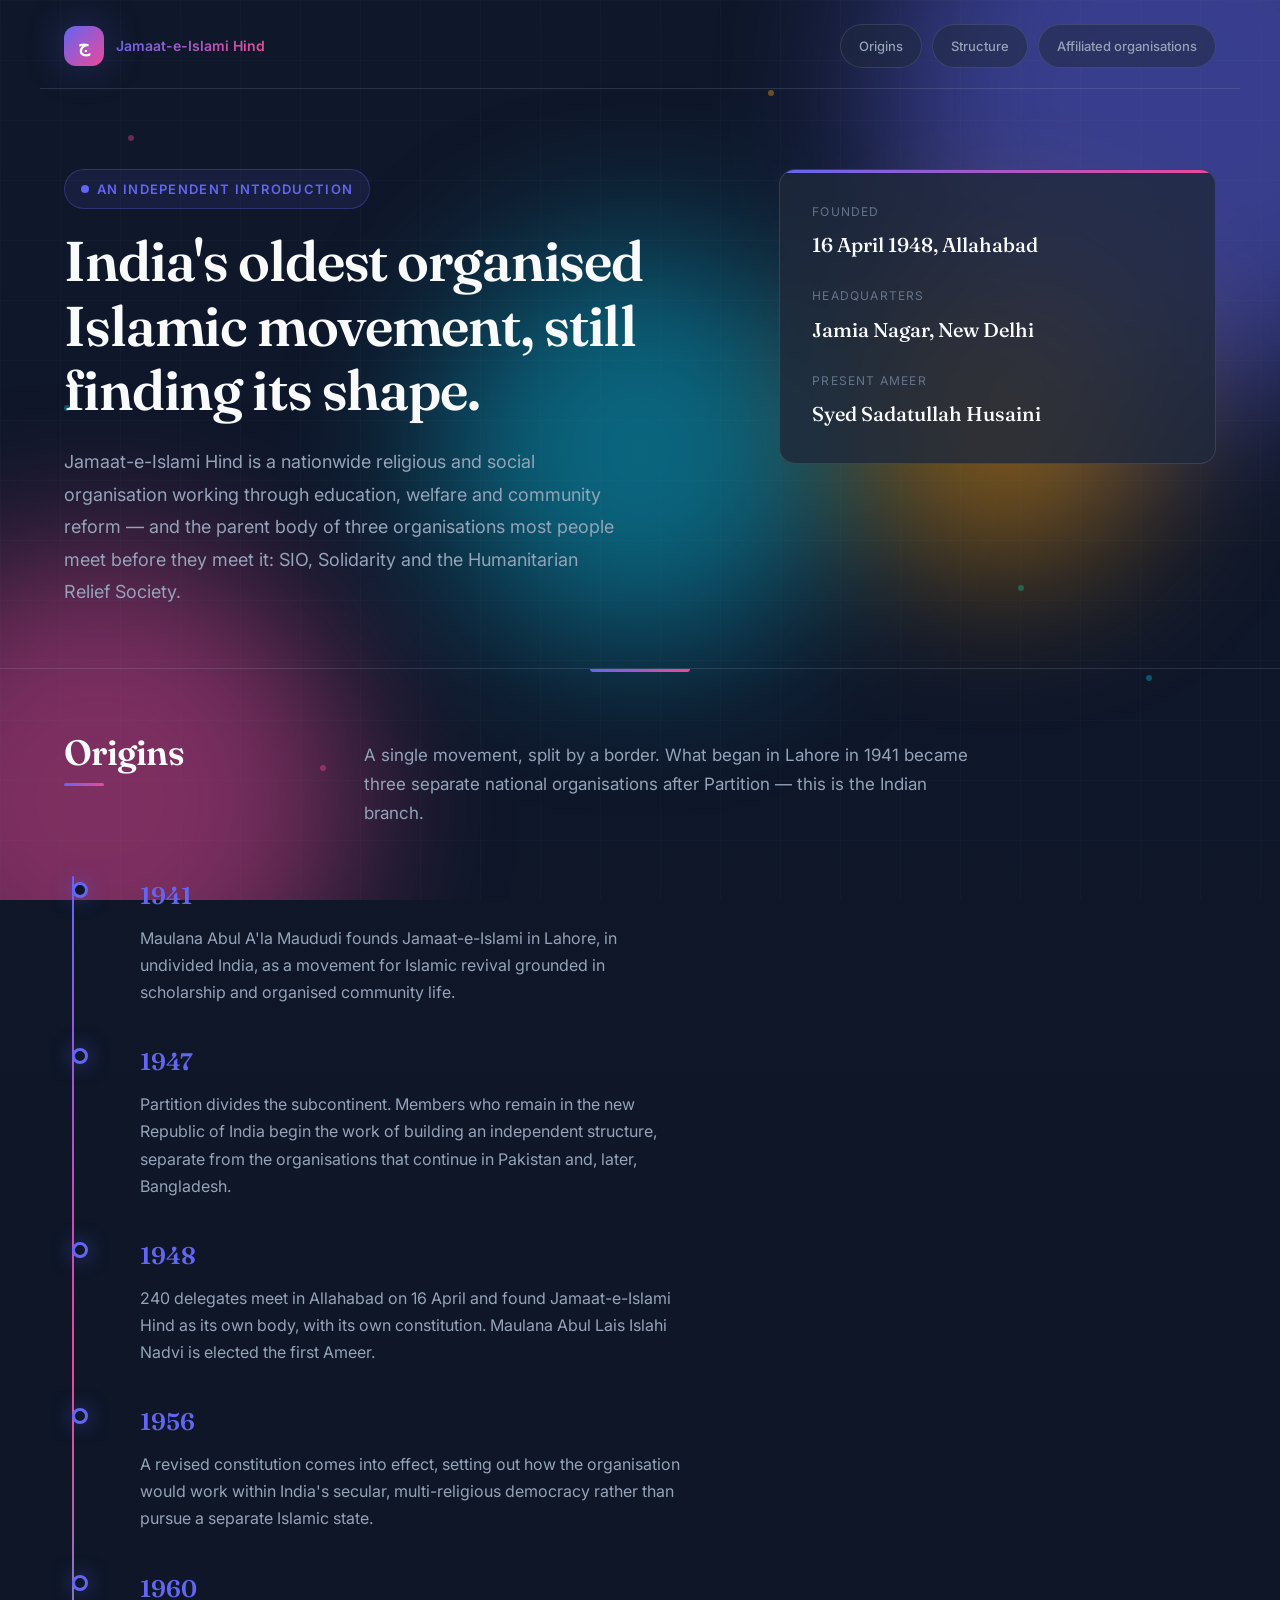
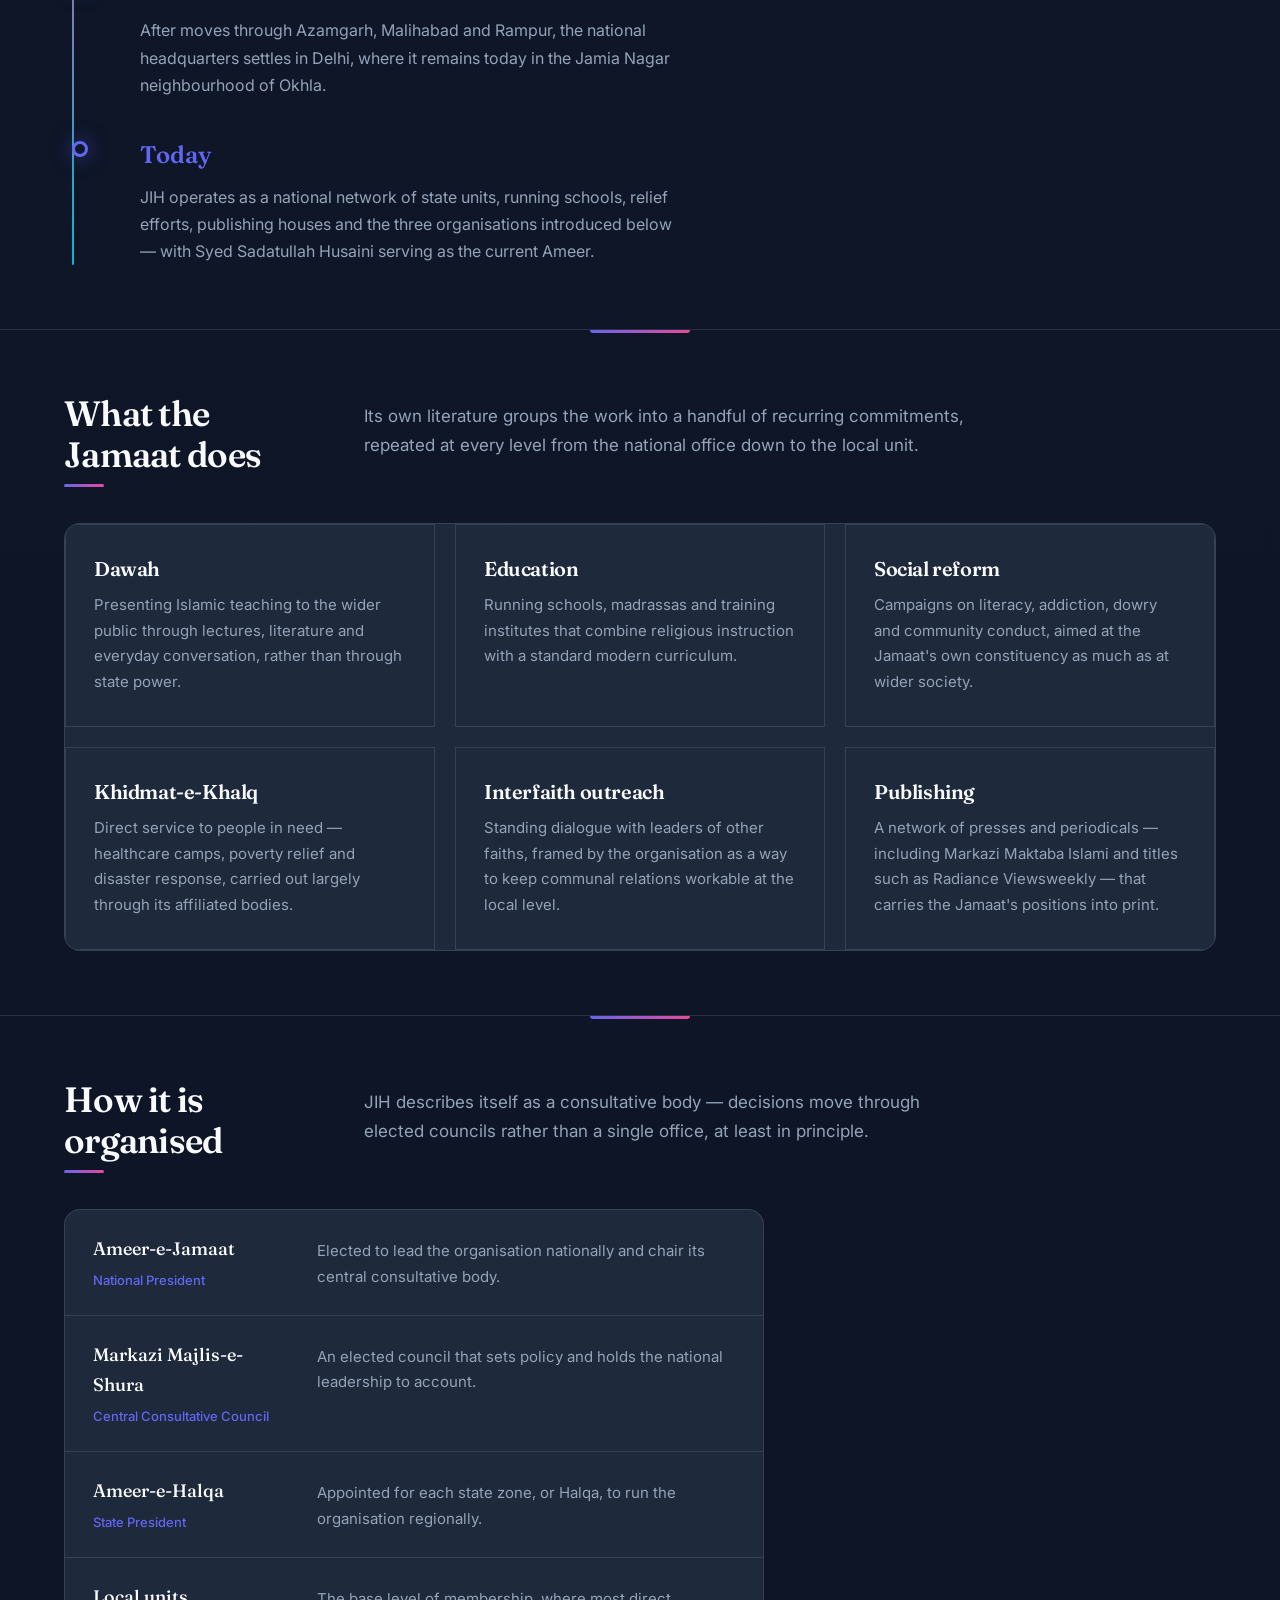
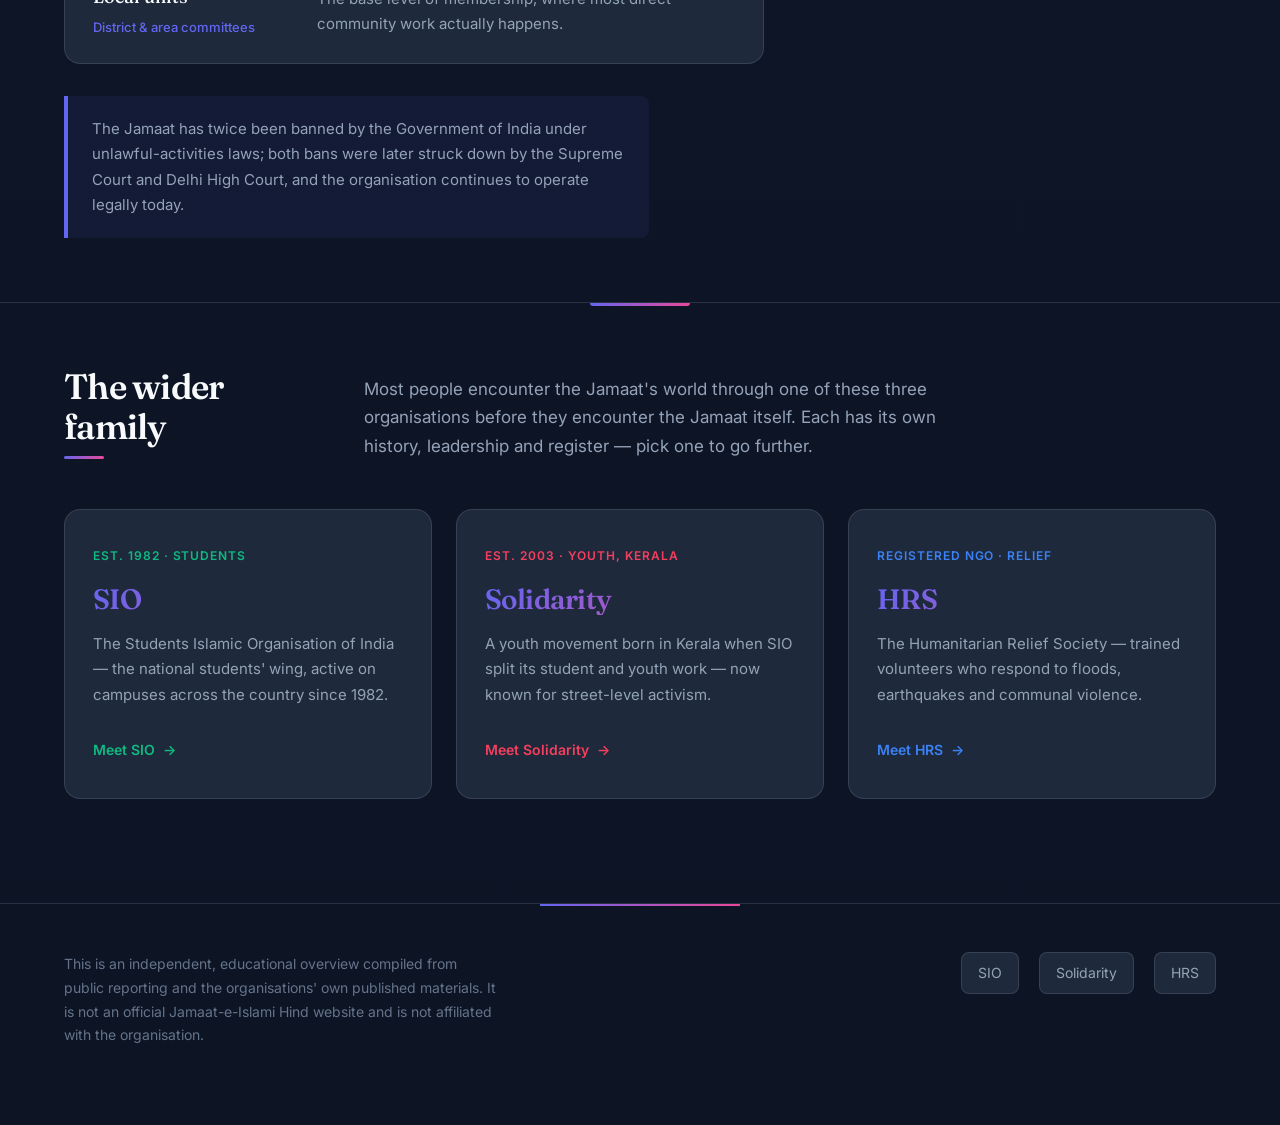
==== index.html @ fd72e733 "Initial commit: Redesigned mobile-responsive site with modern dark theme and animated decorations" ====
<!DOCTYPE html>
<html lang="en">
<head>
<meta charset="UTF-8">
<meta name="viewport" content="width=device-width, initial-scale=1.0">
<title>Jamaat-e-Islami Hind — An Introduction</title>
<meta name="description" content="An independent introduction to Jamaat-e-Islami Hind and its affiliated organisations — SIO, Solidarity, and the Humanitarian Relief Society.">
<link rel="preconnect" href="https://fonts.googleapis.com">
<link rel="preconnect" href="https://fonts.gstatic.com" crossorigin>
<link href="https://fonts.googleapis.com/css2?family=Fraunces:opsz,wght@9..144,400;9..144,500;9..144,600;9..144,700&family=Inter:wght@400;500;600&display=swap" rel="stylesheet">
<link rel="stylesheet" href="styles.css">
</head>
<body>

<!-- Animated Background Decorations -->
<div class="bg-shapes">
  <div class="shape shape-1"></div>
  <div class="shape shape-2"></div>
  <div class="shape shape-3"></div>
  <div class="shape shape-4"></div>
</div>

<div class="grid-overlay"></div>

<div class="floating-lines">
  <div class="line line-1"></div>
  <div class="line line-2"></div>
  <div class="line line-3"></div>
  <div class="line line-4"></div>
  <div class="line line-5"></div>
</div>

<div class="floating-dots">
  <div class="dot"></div>
  <div class="dot"></div>
  <div class="dot"></div>
  <div class="dot"></div>
  <div class="dot"></div>
  <div class="dot"></div>
  <div class="dot"></div>
  <div class="dot"></div>
</div>

<div class="content-wrapper">

<header class="site-header">
  <div class="wide">
    <a class="crumb" href="index.html">
      <span class="mark">ج</span>
      <span><strong>Jamaat-e-Islami Hind</strong></span>
    </a>
    <nav class="org-switch">
      <a class="org-pill" href="#origins">Origins</a>
      <a class="org-pill" href="#structure">Structure</a>
      <a class="org-pill" href="#family">Affiliated organisations</a>
    </nav>
  </div>
</header>

<main>
  <section class="hero">
    <div class="wide">
      <div>
        <p class="hero-eyebrow">An independent introduction</p>
        <h1>India's oldest organised Islamic movement, still finding its shape.</h1>
        <p class="hero-dek">Jamaat-e-Islami Hind is a nationwide religious and social organisation working through education, welfare and community reform — and the parent body of three organisations most people meet before they meet it: SIO, Solidarity and the Humanitarian Relief Society.</p>
      </div>
      <dl class="hero-facts">
        <div class="fact">
          <dt>Founded</dt>
          <dd>16 April 1948, Allahabad</dd>
        </div>
        <div class="fact">
          <dt>Headquarters</dt>
          <dd>Jamia Nagar, New Delhi</dd>
        </div>
        <div class="fact">
          <dt>Present Ameer</dt>
          <dd>Syed Sadatullah Husaini</dd>
        </div>
      </dl>
    </div>
  </section>

  <section class="band" id="origins">
    <div class="wide">
      <div class="section-head">
        <h2>Origins</h2>
        <p class="lede">A single movement, split by a border. What began in Lahore in 1941 became three separate national organisations after Partition — this is the Indian branch.</p>
      </div>
      <ol class="timeline">
        <li>
          <span class="yr">1941</span>
          <p class="desc">Maulana Abul A'la Maududi founds Jamaat-e-Islami in Lahore, in undivided India, as a movement for Islamic revival grounded in scholarship and organised community life.</p>
        </li>
        <li>
          <span class="yr">1947</span>
          <p class="desc">Partition divides the subcontinent. Members who remain in the new Republic of India begin the work of building an independent structure, separate from the organisations that continue in Pakistan and, later, Bangladesh.</p>
        </li>
        <li>
          <span class="yr">1948</span>
          <p class="desc">240 delegates meet in Allahabad on 16 April and found Jamaat-e-Islami Hind as its own body, with its own constitution. Maulana Abul Lais Islahi Nadvi is elected the first Ameer.</p>
        </li>
        <li>
          <span class="yr">1956</span>
          <p class="desc">A revised constitution comes into effect, setting out how the organisation would work within India's secular, multi-religious democracy rather than pursue a separate Islamic state.</p>
        </li>
        <li>
          <span class="yr">1960</span>
          <p class="desc">After moves through Azamgarh, Malihabad and Rampur, the national headquarters settles in Delhi, where it remains today in the Jamia Nagar neighbourhood of Okhla.</p>
        </li>
        <li>
          <span class="yr">Today</span>
          <p class="desc">JIH operates as a national network of state units, running schools, relief efforts, publishing houses and the three organisations introduced below — with Syed Sadatullah Husaini serving as the current Ameer.</p>
        </li>
      </ol>
    </div>
  </section>

  <section class="band">
    <div class="wide">
      <div class="section-head">
        <h2>What the Jamaat does</h2>
        <p class="lede">Its own literature groups the work into a handful of recurring commitments, repeated at every level from the national office down to the local unit.</p>
      </div>
      <div class="grid">
        <div>
          <h3>Dawah</h3>
          <p>Presenting Islamic teaching to the wider public through lectures, literature and everyday conversation, rather than through state power.</p>
        </div>
        <div>
          <h3>Education</h3>
          <p>Running schools, madrassas and training institutes that combine religious instruction with a standard modern curriculum.</p>
        </div>
        <div>
          <h3>Social reform</h3>
          <p>Campaigns on literacy, addiction, dowry and community conduct, aimed at the Jamaat's own constituency as much as at wider society.</p>
        </div>
        <div>
          <h3>Khidmat-e-Khalq</h3>
          <p>Direct service to people in need — healthcare camps, poverty relief and disaster response, carried out largely through its affiliated bodies.</p>
        </div>
        <div>
          <h3>Interfaith outreach</h3>
          <p>Standing dialogue with leaders of other faiths, framed by the organisation as a way to keep communal relations workable at the local level.</p>
        </div>
        <div>
          <h3>Publishing</h3>
          <p>A network of presses and periodicals — including Markazi Maktaba Islami and titles such as Radiance Viewsweekly — that carries the Jamaat's positions into print.</p>
        </div>
      </div>
    </div>
  </section>

  <section class="band" id="structure">
    <div class="wide">
      <div class="section-head">
        <h2>How it is organised</h2>
        <p class="lede">JIH describes itself as a consultative body — decisions move through elected councils rather than a single office, at least in principle.</p>
      </div>
      <div class="structure">
        <div class="level">
          <div class="role">Ameer-e-Jamaat<span>National President</span></div>
          <p>Elected to lead the organisation nationally and chair its central consultative body.</p>
        </div>
        <div class="level">
          <div class="role">Markazi Majlis-e-Shura<span>Central Consultative Council</span></div>
          <p>An elected council that sets policy and holds the national leadership to account.</p>
        </div>
        <div class="level">
          <div class="role">Ameer-e-Halqa<span>State President</span></div>
          <p>Appointed for each state zone, or Halqa, to run the organisation regionally.</p>
        </div>
        <div class="level">
          <div class="role">Local units<span>District &amp; area committees</span></div>
          <p>The base level of membership, where most direct community work actually happens.</p>
        </div>
      </div>
      <p class="note" style="margin-top:32px;">The Jamaat has twice been banned by the Government of India under unlawful-activities laws; both bans were later struck down by the Supreme Court and Delhi High Court, and the organisation continues to operate legally today.</p>
    </div>
  </section>

  <section class="band" id="family">
    <div class="wide">
      <div class="section-head">
        <h2>The wider family</h2>
        <p class="lede">Most people encounter the Jamaat's world through one of these three organisations before they encounter the Jamaat itself. Each has its own history, leadership and register — pick one to go further.</p>
      </div>
      <div class="org-cards">
        <a class="org-card sio" href="sio.html">
          <span class="tag">Est. 1982 · Students</span>
          <h3>SIO</h3>
          <p>The Students Islamic Organisation of India — the national students' wing, active on campuses across the country since 1982.</p>
          <span class="go">Meet SIO</span>
        </a>
        <a class="org-card solidarity" href="solidarity.html">
          <span class="tag">Est. 2003 · Youth, Kerala</span>
          <h3>Solidarity</h3>
          <p>A youth movement born in Kerala when SIO split its student and youth work — now known for street-level activism.</p>
          <span class="go">Meet Solidarity</span>
        </a>
        <a class="org-card hrs" href="hrs.html">
          <span class="tag">Registered NGO · Relief</span>
          <h3>HRS</h3>
          <p>The Humanitarian Relief Society — trained volunteers who respond to floods, earthquakes and communal violence.</p>
          <span class="go">Meet HRS</span>
        </a>
      </div>
    </div>
  </section>
</main>

<footer>
  <div class="wide">
    <p>This is an independent, educational overview compiled from public reporting and the organisations' own published materials. It is not an official Jamaat-e-Islami Hind website and is not affiliated with the organisation.</p>
    <div class="footer-links">
      <a href="sio.html">SIO</a>
      <a href="solidarity.html">Solidarity</a>
      <a href="hrs.html">HRS</a>
    </div>
  </div>
</footer>

</div><!-- end .content-wrapper -->

</body>
</html>
---- styles.css ----
/* ===========================================================
   MODERN RESPONSIVE DESIGN
   Vibrant colors, abstract shapes, animated decorations
   =========================================================== */

/* ===========================================================
   CSS Variables & Design Tokens
   =========================================================== */
:root {
  /* Core Palette - Rich & Vibrant */
  --primary: #6366F1;
  --primary-dark: #4F46E5;
  --primary-light: #A5B4FC;

  --secondary: #EC4899;
  --secondary-dark: #DB2777;

  --accent-1: #F59E0B;
  --accent-2: #10B981;
  --accent-3: #06B6D4;

  /* Background Colors */
  --bg-primary: #0F172A;
  --bg-secondary: #1E293B;
  --bg-card: #1E293B;
  --bg-glass: rgba(30, 41, 59, 0.8);

  /* Text Colors */
  --text-primary: #F8FAFC;
  --text-secondary: #94A3B8;
  --text-muted: #64748B;

  /* Borders & Lines */
  --border-light: rgba(148, 163, 184, 0.2);
  --border-glow: rgba(99, 102, 241, 0.5);

  /* Shadows */
  --shadow-sm: 0 4px 6px -1px rgba(0, 0, 0, 0.3);
  --shadow-md: 0 10px 15px -3px rgba(0, 0, 0, 0.4);
  --shadow-lg: 0 25px 50px -12px rgba(0, 0, 0, 0.5);
  --shadow-glow: 0 0 40px rgba(99, 102, 241, 0.3);

  /* Gradients */
  --gradient-primary: linear-gradient(135deg, var(--primary) 0%, var(--secondary) 100%);
  --gradient-accent: linear-gradient(135deg, var(--accent-1) 0%, var(--accent-3) 100%);
  --gradient-bg: linear-gradient(180deg, var(--bg-primary) 0%, #0D1424 100%);

  /* Typography */
  --serif: "Fraunces", "Iowan Old Style", "Georgia", serif;
  --sans: "Inter", system-ui, -apple-system, sans-serif;

  /* Layout */
  --max: 800px;
  --wide: 1200px;
  --radius: 16px;
  --radius-sm: 8px;
  --radius-full: 9999px;
}

/* Theme overrides per page */
body.theme-sio { --primary: #10B981; --primary-dark: #059669; --secondary: #06B6D4; }
body.theme-solidarity { --primary: #F43F5E; --primary-dark: #E11D48; --secondary: #F97316; }
body.theme-hrs { --primary: #3B82F6; --primary-dark: #2563EB; --secondary: #8B5CF6; }

/* ===========================================================
   Reset & Base
   =========================================================== */
*, *::before, *::after { box-sizing: border-box; margin: 0; padding: 0; }

html { scroll-behavior: smooth; }

body {
  font-family: var(--sans);
  font-size: 16px;
  line-height: 1.7;
  color: var(--text-primary);
  background: var(--gradient-bg);
  min-height: 100vh;
  overflow-x: hidden;
  -webkit-font-smoothing: antialiased;
  -moz-osx-font-smoothing: grayscale;
}

@media (prefers-reduced-motion: reduce) {
  html { scroll-behavior: auto; }
  *, *::before, *::after {
    animation-duration: 0.01ms !important;
    transition-duration: 0.01ms !important;
  }
}

a { color: inherit; text-decoration: none; }
img, svg { max-width: 100%; display: block; }

:focus-visible {
  outline: 2px solid var(--primary);
  outline-offset: 3px;
  border-radius: 4px;
}

h1, h2, h3, h4 {
  font-family: var(--serif);
  font-weight: 600;
  line-height: 1.15;
  letter-spacing: -0.02em;
}

p { margin-bottom: 1em; }
p:last-child { margin-bottom: 0; }

.max, .wide {
  max-width: var(--wide);
  margin-inline: auto;
  padding-inline: 24px;
}
.max { max-width: var(--max); }

/* ===========================================================
   Animated Background - Abstract Shapes
   =========================================================== */
.bg-shapes {
  position: fixed;
  inset: 0;
  pointer-events: none;
  overflow: hidden;
  z-index: 0;
}

.shape {
  position: absolute;
  border-radius: 50%;
  filter: blur(80px);
  opacity: 0.5;
  animation: float 20s ease-in-out infinite;
}

.shape-1 {
  width: 600px;
  height: 600px;
  background: var(--primary);
  top: -200px;
  right: -200px;
  animation-delay: 0s;
}

.shape-2 {
  width: 500px;
  height: 500px;
  background: var(--secondary);
  bottom: -150px;
  left: -150px;
  animation-delay: -5s;
}

.shape-3 {
  width: 400px;
  height: 400px;
  background: var(--accent-3);
  top: 50%;
  left: 50%;
  transform: translate(-50%, -50%);
  animation-delay: -10s;
}

.shape-4 {
  width: 300px;
  height: 300px;
  background: var(--accent-1);
  top: 30%;
  right: 10%;
  animation-delay: -7s;
}

@keyframes float {
  0%, 100% { transform: translate(0, 0) scale(1); }
  25% { transform: translate(30px, -30px) scale(1.05); }
  50% { transform: translate(-20px, 20px) scale(0.95); }
  75% { transform: translate(20px, 30px) scale(1.02); }
}

/* Grid Pattern Overlay */
.grid-overlay {
  position: fixed;
  inset: 0;
  pointer-events: none;
  z-index: 1;
  background-image:
    linear-gradient(rgba(148, 163, 184, 0.03) 1px, transparent 1px),
    linear-gradient(90deg, rgba(148, 163, 184, 0.03) 1px, transparent 1px);
  background-size: 60px 60px;
}

/* Floating Lines */
.floating-lines {
  position: fixed;
  inset: 0;
  pointer-events: none;
  z-index: 1;
  overflow: hidden;
}

.line {
  position: absolute;
  background: linear-gradient(90deg, transparent, var(--primary), transparent);
  height: 1px;
  opacity: 0.3;
  animation: lineMove 15s linear infinite;
}

.line-1 { width: 300px; top: 20%; left: -300px; animation-delay: 0s; }
.line-2 { width: 200px; top: 40%; right: -200px; animation-delay: -3s; animation-direction: reverse; }
.line-3 { width: 400px; top: 60%; left: -400px; animation-delay: -6s; }
.line-4 { width: 250px; top: 80%; right: -250px; animation-delay: -9s; animation-direction: reverse; }
.line-5 { width: 350px; top: 35%; left: -350px; animation-delay: -12s; }

@keyframes lineMove {
  0% { transform: translateX(0); }
  100% { transform: translateX(calc(100vw + 100%)); }
}

/* Floating Dots */
.floating-dots {
  position: fixed;
  inset: 0;
  pointer-events: none;
  z-index: 1;
}

.dot {
  position: absolute;
  width: 6px;
  height: 6px;
  border-radius: 50%;
  background: var(--primary);
  opacity: 0.4;
  animation: dotPulse 4s ease-in-out infinite;
}

.dot:nth-child(1) { top: 15%; left: 10%; background: var(--secondary); animation-delay: 0s; }
.dot:nth-child(2) { top: 25%; right: 15%; background: var(--accent-1); animation-delay: -1s; }
.dot:nth-child(3) { top: 45%; left: 5%; background: var(--accent-3); animation-delay: -2s; }
.dot:nth-child(4) { top: 65%; right: 20%; background: var(--accent-2); animation-delay: -3s; }
.dot:nth-child(5) { top: 85%; left: 25%; background: var(--secondary); animation-delay: -0.5s; }
.dot:nth-child(6) { top: 10%; left: 60%; background: var(--accent-1); animation-delay: -1.5s; }
.dot:nth-child(7) { top: 75%; right: 10%; background: var(--accent-3); animation-delay: -2.5s; }
.dot:nth-child(8) { top: 50%; left: 80%; background: var(--primary); animation-delay: -3.5s; }

@keyframes dotPulse {
  0%, 100% { transform: scale(1); opacity: 0.4; }
  50% { transform: scale(1.5); opacity: 0.7; }
}

/* ===========================================================
   Content Wrapper
   =========================================================== */
.content-wrapper {
  position: relative;
  z-index: 10;
}

/* ===========================================================
   Header / Navigation
   =========================================================== */
.site-header {
  padding: 24px 0 0;
  position: relative;
  z-index: 100;
}

.site-header .wide {
  display: flex;
  align-items: center;
  justify-content: space-between;
  gap: 20px;
  padding-bottom: 20px;
  border-bottom: 1px solid var(--border-light);
  flex-wrap: wrap;
}

.crumb {
  display: flex;
  align-items: center;
  gap: 12px;
  font-size: 14px;
  color: var(--text-secondary);
  text-decoration: none;
  transition: color 0.3s ease;
}

.crumb:hover { color: var(--text-primary); }

.crumb .mark {
  width: 40px;
  height: 40px;
  border-radius: 12px;
  background: var(--gradient-primary);
  display: flex;
  align-items: center;
  justify-content: center;
  font-family: var(--serif);
  font-size: 18px;
  color: white;
  font-weight: 600;
  box-shadow: var(--shadow-glow);
  flex-shrink: 0;
}

.crumb strong {
  color: var(--text-primary);
  font-weight: 600;
  background: var(--gradient-primary);
  -webkit-background-clip: text;
  -webkit-text-fill-color: transparent;
  background-clip: text;
}

.org-switch {
  display: flex;
  gap: 10px;
  flex-wrap: wrap;
}

.org-pill {
  font-size: 13px;
  font-weight: 500;
  padding: 10px 18px;
  border-radius: var(--radius-full);
  border: 1px solid var(--border-light);
  text-decoration: none;
  color: var(--text-secondary);
  white-space: nowrap;
  transition: all 0.3s ease;
  backdrop-filter: blur(10px);
  background: rgba(30, 41, 59, 0.5);
}

.org-pill:hover {
  border-color: var(--primary);
  color: var(--text-primary);
  transform: translateY(-2px);
}

.org-pill.current {
  background: var(--gradient-primary);
  color: white;
  border-color: transparent;
  box-shadow: var(--shadow-glow);
}

/* ===========================================================
   Hero Section
   =========================================================== */
.hero {
  padding: 80px 0 60px;
  position: relative;
  overflow: hidden;
}

.hero .wide {
  display: grid;
  grid-template-columns: 1.5fr 1fr;
  gap: 60px;
  align-items: start;
}

.hero-eyebrow {
  display: inline-flex;
  align-items: center;
  gap: 8px;
  font-size: 13px;
  font-weight: 600;
  color: var(--primary);
  text-transform: uppercase;
  letter-spacing: 0.1em;
  margin-bottom: 20px;
  padding: 8px 16px;
  background: rgba(99, 102, 241, 0.1);
  border-radius: var(--radius-full);
  border: 1px solid rgba(99, 102, 241, 0.3);
}

.hero-eyebrow::before {
  content: '';
  width: 8px;
  height: 8px;
  border-radius: 50%;
  background: var(--primary);
  animation: pulse 2s ease-in-out infinite;
}

@keyframes pulse {
  0%, 100% { transform: scale(1); opacity: 1; }
  50% { transform: scale(1.3); opacity: 0.7; }
}

.hero h1 {
  font-size: clamp(2rem, 5vw, 3.5rem);
  color: var(--text-primary);
  max-width: 16ch;
  margin-bottom: 8px;
}

.hero-dek {
  margin-top: 24px;
  font-size: 18px;
  color: var(--text-secondary);
  max-width: 50ch;
  line-height: 1.8;
}

/* Hero Facts Card */
.hero-facts {
  background: var(--bg-glass);
  border: 1px solid var(--border-light);
  border-radius: var(--radius);
  padding: 32px;
  backdrop-filter: blur(20px);
  display: flex;
  flex-direction: column;
  gap: 24px;
  position: relative;
  overflow: hidden;
}

.hero-facts::before {
  content: '';
  position: absolute;
  top: 0;
  left: 0;
  right: 0;
  height: 3px;
  background: var(--gradient-primary);
}

.hero-facts .fact dt {
  font-size: 12px;
  color: var(--text-muted);
  text-transform: uppercase;
  letter-spacing: 0.1em;
  margin-bottom: 6px;
}

.hero-facts .fact dd {
  margin: 0;
  font-family: var(--serif);
  font-size: 20px;
  color: var(--text-primary);
  font-weight: 500;
}

/* Decorative accent line */
.hero-motif {
  position: absolute;
  right: -100px;
  top: -80px;
  width: 400px;
  height: 400px;
  opacity: 0.15;
  z-index: -1;
}

/* ===========================================================
   Section Styling
   =========================================================== */
section { padding: 64px 0; }
section.band {
  border-top: 1px solid var(--border-light);
  position: relative;
}

/* Section accent decoration */
section.band::before {
  content: '';
  position: absolute;
  top: 0;
  left: 50%;
  transform: translateX(-50%);
  width: 100px;
  height: 3px;
  background: var(--gradient-primary);
  border-radius: 0 0 4px 4px;
}

.section-head {
  display: grid;
  grid-template-columns: 260px 1fr;
  gap: 40px;
  margin-bottom: 48px;
  align-items: start;
}

.section-head h2 {
  font-size: clamp(1.5rem, 3vw, 2.2rem);
  position: relative;
}

.section-head h2::after {
  content: '';
  position: absolute;
  bottom: -12px;
  left: 0;
  width: 40px;
  height: 3px;
  background: var(--gradient-primary);
  border-radius: 2px;
}

.section-head .lede {
  color: var(--text-secondary);
  max-width: 55ch;
  font-size: 17px;
  padding-top: 8px;
}

/* ===========================================================
   Timeline
   =========================================================== */
.timeline {
  list-style: none;
  margin: 0;
  padding: 0;
  position: relative;
  padding-left: 40px;
}

.timeline::before {
  content: '';
  position: absolute;
  left: 8px;
  top: 0;
  bottom: 0;
  width: 2px;
  background: linear-gradient(180deg, var(--primary), var(--secondary), var(--accent-3));
  border-radius: 2px;
}

.timeline li {
  position: relative;
  padding: 0 0 36px 36px;
}

.timeline li:last-child { padding-bottom: 0; }

.timeline li::before {
  content: '';
  position: absolute;
  left: -32px;
  top: 6px;
  width: 16px;
  height: 16px;
  border-radius: 50%;
  background: var(--bg-primary);
  border: 3px solid var(--primary);
  box-shadow: 0 0 20px rgba(99, 102, 241, 0.5);
}

.timeline .yr {
  font-family: var(--serif);
  font-size: 24px;
  color: var(--primary);
  display: block;
  margin-bottom: 8px;
  font-weight: 600;
}

.timeline .desc {
  color: var(--text-secondary);
  max-width: 55ch;
  font-size: 16px;
}

/* ===========================================================
   Grid Cards
   =========================================================== */
.grid {
  display: grid;
  grid-template-columns: repeat(3, 1fr);
  gap: 20px;
  background: var(--bg-card);
  border: 1px solid var(--border-light);
  border-radius: var(--radius);
  overflow: hidden;
  padding: 0;
}

.grid.cols-2 { grid-template-columns: repeat(2, 1fr); }

.grid > div {
  background: var(--bg-card);
  padding: 32px 28px;
  border: 1px solid var(--border-light);
  border-radius: 0;
  transition: all 0.3s ease;
  position: relative;
  overflow: hidden;
}

.grid > div::before {
  content: '';
  position: absolute;
  top: 0;
  left: 0;
  right: 0;
  height: 2px;
  background: var(--gradient-primary);
  transform: scaleX(0);
  transform-origin: left;
  transition: transform 0.3s ease;
}

.grid > div:hover::before { transform: scaleX(1); }
.grid > div:hover {
  background: rgba(30, 41, 59, 0.8);
  transform: translateY(-4px);
  box-shadow: var(--shadow-lg);
}

.grid h3 {
  font-size: 20px;
  margin-bottom: 12px;
  color: var(--text-primary);
}

.grid p {
  color: var(--text-secondary);
  font-size: 15px;
}

/* ===========================================================
   Structure Diagram
   =========================================================== */
.structure {
  display: flex;
  flex-direction: column;
  gap: 0;
  max-width: 700px;
  background: var(--bg-card);
  border: 1px solid var(--border-light);
  border-radius: var(--radius);
  overflow: hidden;
}

.structure .level {
  display: grid;
  grid-template-columns: 200px 1fr;
  gap: 24px;
  padding: 24px 28px;
  border-bottom: 1px solid var(--border-light);
  transition: all 0.3s ease;
}

.structure .level:last-child { border-bottom: none; }
.structure .level:hover { background: rgba(99, 102, 241, 0.05); }

.structure .level .role {
  font-family: var(--serif);
  font-size: 18px;
  color: var(--text-primary);
  font-weight: 500;
}

.structure .level .role span {
  display: block;
  font-family: var(--sans);
  font-size: 13px;
  color: var(--primary);
  margin-top: 4px;
  font-weight: 500;
}

.structure .level p {
  color: var(--text-secondary);
  font-size: 15px;
  padding-top: 4px;
}

/* ===========================================================
   Org Cards
   =========================================================== */
.org-cards {
  display: grid;
  grid-template-columns: repeat(3, 1fr);
  gap: 24px;
}

.org-card {
  background: var(--bg-card);
  border: 1px solid var(--border-light);
  border-radius: var(--radius);
  padding: 36px 28px;
  text-decoration: none;
  color: var(--text-primary);
  display: flex;
  flex-direction: column;
  gap: 16px;
  min-height: 260px;
  position: relative;
  overflow: hidden;
  transition: all 0.4s ease;
}

.org-card::before {
  content: '';
  position: absolute;
  top: 0;
  left: 0;
  right: 0;
  bottom: 0;
  background: var(--gradient-primary);
  opacity: 0;
  transition: opacity 0.4s ease;
  z-index: 0;
}

.org-card:hover {
  transform: translateY(-8px) scale(1.02);
  box-shadow: var(--shadow-lg), var(--shadow-glow);
  border-color: var(--primary);
}

.org-card:hover::before { opacity: 0.1; }

.org-card > * { position: relative; z-index: 1; }

.org-card .tag {
  font-size: 12px;
  color: var(--card-accent, var(--primary));
  font-weight: 600;
  text-transform: uppercase;
  letter-spacing: 0.08em;
}

.org-card h3 {
  font-size: 28px;
  background: var(--gradient-primary);
  -webkit-background-clip: text;
  -webkit-text-fill-color: transparent;
  background-clip: text;
}

.org-card p {
  color: var(--text-secondary);
  font-size: 15px;
  flex: 1;
  line-height: 1.7;
}

.org-card .go {
  font-size: 14px;
  color: var(--card-accent, var(--primary));
  font-weight: 600;
  display: inline-flex;
  align-items: center;
  gap: 8px;
  transition: gap 0.3s ease;
}

.org-card:hover .go { gap: 12px; }

.org-card .go::after {
  content: '→';
  transition: transform 0.3s ease;
}

.org-card:hover .go::after { transform: translateX(4px); }

.org-card.sio { --card-accent: #10B981; }
.org-card.solidarity { --card-accent: #F43F5E; }
.org-card.hrs { --card-accent: #3B82F6; }

/* ===========================================================
   Stats Row
   =========================================================== */
.stats {
  display: grid;
  grid-template-columns: repeat(4, 1fr);
  gap: 24px;
}

.stat {
  background: var(--bg-card);
  border: 1px solid var(--border-light);
  border-radius: var(--radius);
  padding: 28px 24px;
  text-align: center;
  position: relative;
  overflow: hidden;
  transition: all 0.3s ease;
}

.stat:hover {
  transform: translateY(-4px);
  box-shadow: var(--shadow-md);
  border-color: var(--primary);
}

.stat::before {
  content: '';
  position: absolute;
  top: 0;
  left: 50%;
  transform: translateX(-50%);
  width: 60%;
  height: 3px;
  background: var(--gradient-primary);
  border-radius: 0 0 4px 4px;
}

.stat .num {
  font-family: var(--serif);
  font-size: clamp(1.8rem, 3vw, 2.4rem);
  color: var(--primary);
  display: block;
  font-weight: 600;
}

.stat .label {
  color: var(--text-secondary);
  font-size: 14px;
  margin-top: 8px;
}

/* ===========================================================
   Note / Callout
   =========================================================== */
.note {
  border-left: 4px solid var(--primary);
  padding: 20px 24px;
  background: rgba(99, 102, 241, 0.08);
  border-radius: 0 var(--radius-sm) var(--radius-sm) 0;
  color: var(--text-secondary);
  font-size: 15px;
  max-width: 65ch;
  margin-top: 32px;
}

/* ===========================================================
   Crosslink
   =========================================================== */
.crosslink-row {
  display: grid;
  grid-template-columns: repeat(2, 1fr);
  gap: 20px;
}

.crosslink {
  background: var(--bg-card);
  border: 1px solid var(--border-light);
  padding: 28px;
  text-decoration: none;
  color: var(--text-primary);
  display: flex;
  justify-content: space-between;
  align-items: center;
  gap: 16px;
  border-radius: var(--radius);
  transition: all 0.3s ease;
}

.crosslink:hover {
  border-color: var(--primary);
  background: rgba(99, 102, 241, 0.1);
  transform: translateX(8px);
}

.crosslink .name {
  font-family: var(--serif);
  font-size: 20px;
  font-weight: 500;
}

.crosslink .sub {
  font-size: 14px;
  color: var(--text-secondary);
  margin-top: 4px;
}

.crosslink span:last-child {
  font-size: 24px;
  color: var(--primary);
  transition: transform 0.3s ease;
}

.crosslink:hover span:last-child { transform: translateX(4px); }

/* ===========================================================
   Footer
   =========================================================== */
footer {
  border-top: 1px solid var(--border-light);
  padding: 48px 0 64px;
  margin-top: 40px;
  position: relative;
}

footer::before {
  content: '';
  position: absolute;
  top: 0;
  left: 50%;
  transform: translateX(-50%);
  width: 200px;
  height: 2px;
  background: var(--gradient-primary);
}

footer .wide {
  display: flex;
  justify-content: space-between;
  gap: 32px;
  flex-wrap: wrap;
  align-items: flex-start;
}

footer p {
  color: var(--text-muted);
  font-size: 14px;
  max-width: 48ch;
}

.footer-links {
  display: flex;
  gap: 20px;
  flex-wrap: wrap;
}

.footer-links a {
  color: var(--text-secondary);
  text-decoration: none;
  font-size: 14px;
  transition: all 0.3s ease;
  padding: 8px 16px;
  background: var(--bg-card);
  border-radius: var(--radius-sm);
  border: 1px solid var(--border-light);
}

.footer-links a:hover {
  color: var(--primary);
  border-color: var(--primary);
  transform: translateY(-2px);
}

/* ===========================================================
   Mobile Responsiveness
   =========================================================== */
@media (max-width: 1024px) {
  .hero .wide {
    grid-template-columns: 1fr;
    gap: 40px;
  }

  .hero-facts {
    display: grid;
    grid-template-columns: repeat(3, 1fr);
    gap: 20px;
  }

  .hero-facts::before {
    display: none;
  }

  .org-cards {
    grid-template-columns: repeat(2, 1fr);
  }

  .section-head {
    grid-template-columns: 1fr;
    gap: 16px;
  }

  .section-head h2::after {
    bottom: -8px;
  }
}

@media (max-width: 768px) {
  :root {
    --radius: 12px;
  }

  .site-header {
    padding: 16px 0 0;
  }

  .site-header .wide {
    flex-direction: column;
    align-items: flex-start;
    gap: 16px;
    padding-bottom: 16px;
  }

  .org-switch {
    width: 100%;
    overflow-x: auto;
    padding-bottom: 4px;
    -webkit-overflow-scrolling: touch;
  }

  .org-pill {
    font-size: 12px;
    padding: 8px 14px;
  }

  .hero {
    padding: 48px 0 40px;
  }

  .hero-eyebrow {
    font-size: 11px;
    padding: 6px 12px;
  }

  .hero h1 {
    font-size: clamp(1.75rem, 6vw, 2.5rem);
  }

  .hero-dek {
    font-size: 16px;
    margin-top: 16px;
  }

  .hero-facts {
    grid-template-columns: 1fr;
    padding: 24px;
  }

  .hero-facts .fact {
    display: flex;
    justify-content: space-between;
    align-items: center;
    padding-bottom: 16px;
    border-bottom: 1px solid var(--border-light);
  }

  .hero-facts .fact:last-child {
    padding-bottom: 0;
    border-bottom: none;
  }

  .hero-facts .fact dt {
    margin-bottom: 0;
  }

  section {
    padding: 48px 0;
  }

  .section-head {
    margin-bottom: 32px;
  }

  .section-head h2 {
    font-size: 1.5rem;
  }

  .section-head .lede {
    font-size: 15px;
  }

  .grid {
    grid-template-columns: 1fr;
    gap: 12px;
  }

  .grid.cols-2 {
    grid-template-columns: 1fr;
  }

  .grid > div {
    padding: 24px 20px;
  }

  .structure .level {
    grid-template-columns: 1fr;
    gap: 8px;
    padding: 20px;
  }

  .structure .level .role {
    font-size: 16px;
  }

  .org-cards {
    grid-template-columns: 1fr;
    gap: 16px;
  }

  .org-card {
    padding: 28px 24px;
    min-height: auto;
  }

  .org-card h3 {
    font-size: 24px;
  }

  .stats {
    grid-template-columns: repeat(2, 1fr);
    gap: 16px;
  }

  .stat {
    padding: 20px 16px;
  }

  .stat .num {
    font-size: 1.5rem;
  }

  .crosslink-row {
    grid-template-columns: 1fr;
    gap: 12px;
  }

  .crosslink {
    padding: 20px;
  }

  .crosslink .name {
    font-size: 18px;
  }

  .note {
    padding: 16px 20px;
    font-size: 14px;
    margin-top: 24px;
  }

  footer {
    padding: 32px 0 48px;
  }

  footer .wide {
    flex-direction: column;
    gap: 20px;
  }

  footer p {
    font-size: 13px;
  }

  .footer-links {
    width: 100%;
  }

  .footer-links a {
    font-size: 13px;
    padding: 6px 12px;
  }

  /* Hide decorative elements on mobile for performance */
  .shape { opacity: 0.3; }
  .floating-lines { display: none; }
  .floating-dots .dot:nth-child(n+5) { display: none; }
}

@media (max-width: 480px) {
  .max, .wide {
    padding-inline: 16px;
  }

  .hero {
    padding: 32px 0 32px;
  }

  .hero h1 {
    font-size: 1.6rem;
  }

  .hero-dek {
    font-size: 15px;
  }

  .timeline {
    padding-left: 28px;
  }

  .timeline::before {
    left: 5px;
  }

  .timeline li {
    padding-left: 24px;
  }

  .timeline li::before {
    left: -24px;
    width: 12px;
    height: 12px;
  }

  .timeline .yr {
    font-size: 20px;
  }

  .timeline .desc {
    font-size: 14px;
  }

  .stats {
    grid-template-columns: 1fr 1fr;
  }

  .stat {
    padding: 16px 12px;
  }

  .stat .num {
    font-size: 1.3rem;
  }

  .stat .label {
    font-size: 12px;
  }
}

/* ===========================================================
   Accessibility
   =========================================================== */
@media (prefers-reduced-motion: reduce) {
  .shape, .dot, .line {
    animation: none;
  }

  .hero-eyebrow::before {
    animation: none;
  }
}

/* High contrast mode */
@media (prefers-contrast: high) {
  :root {
    --border-light: rgba(255, 255, 255, 0.4);
    --text-secondary: #CBD5E1;
  }
}
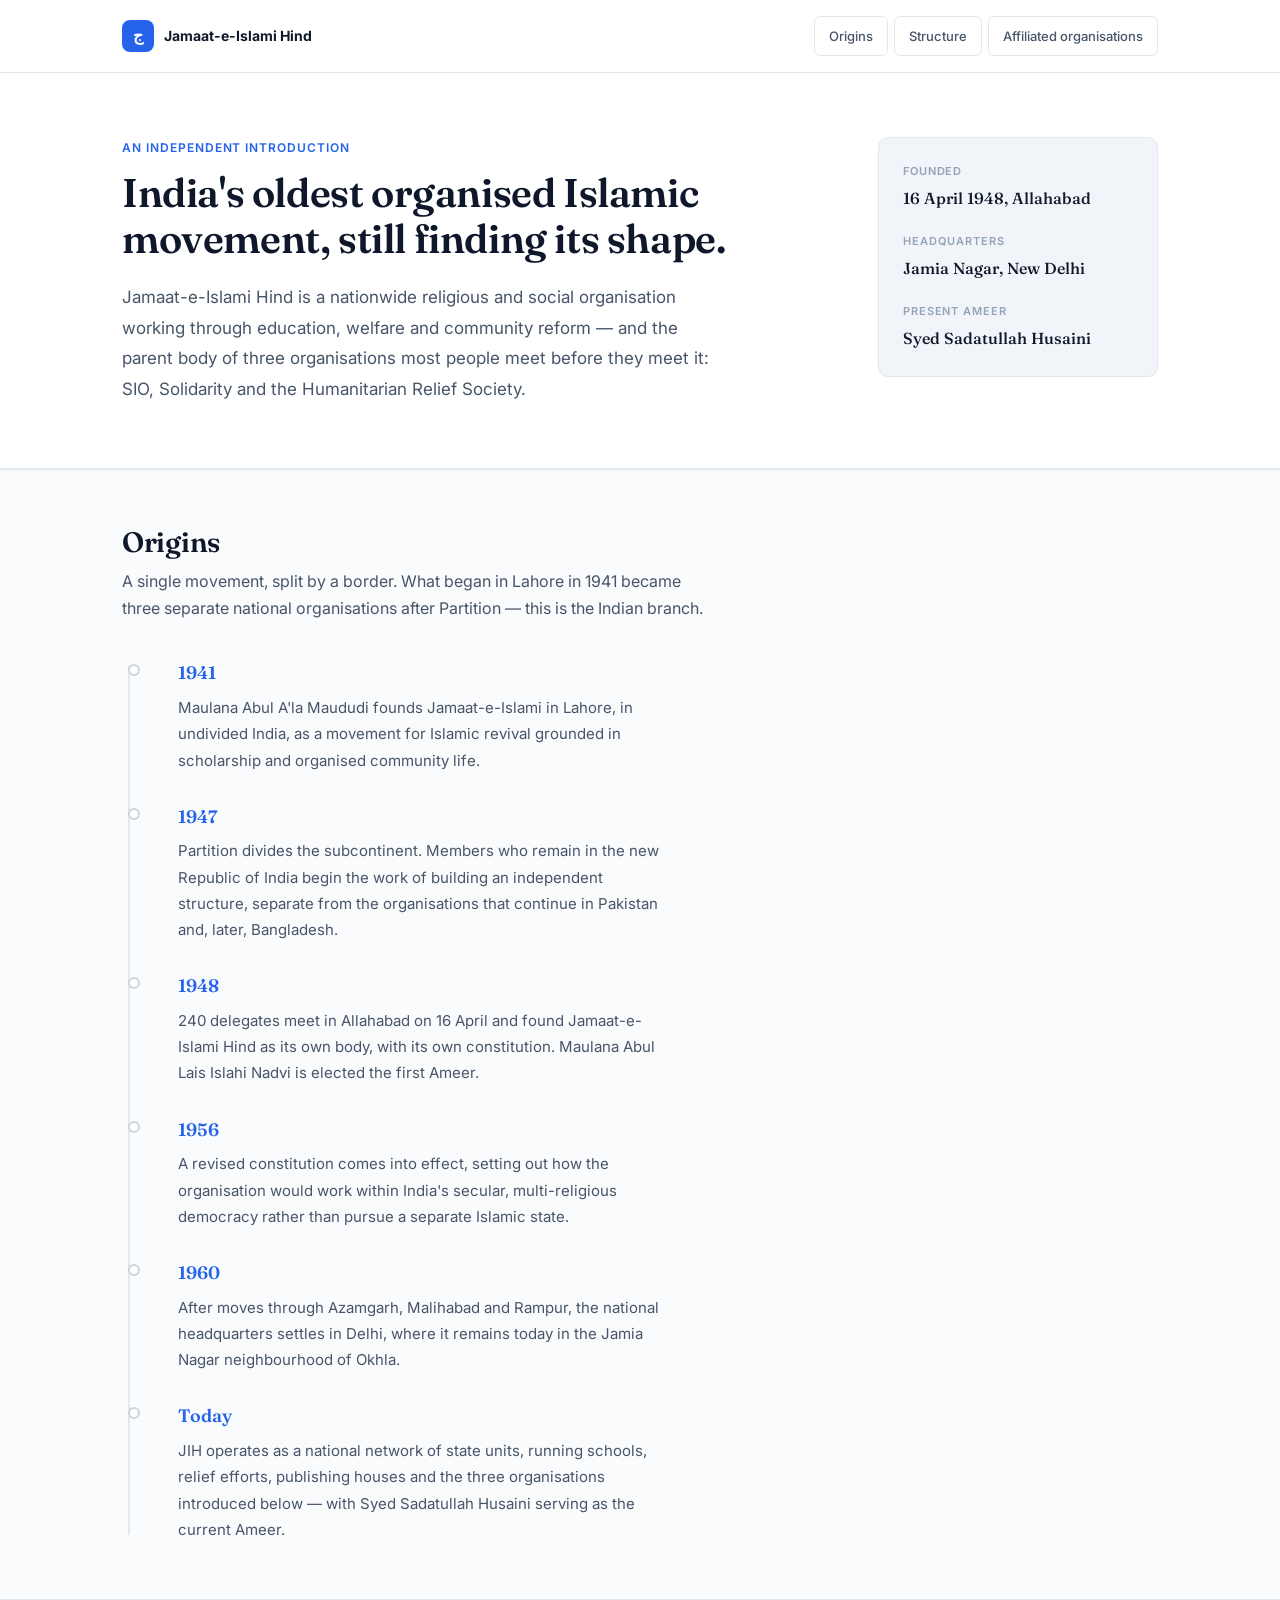
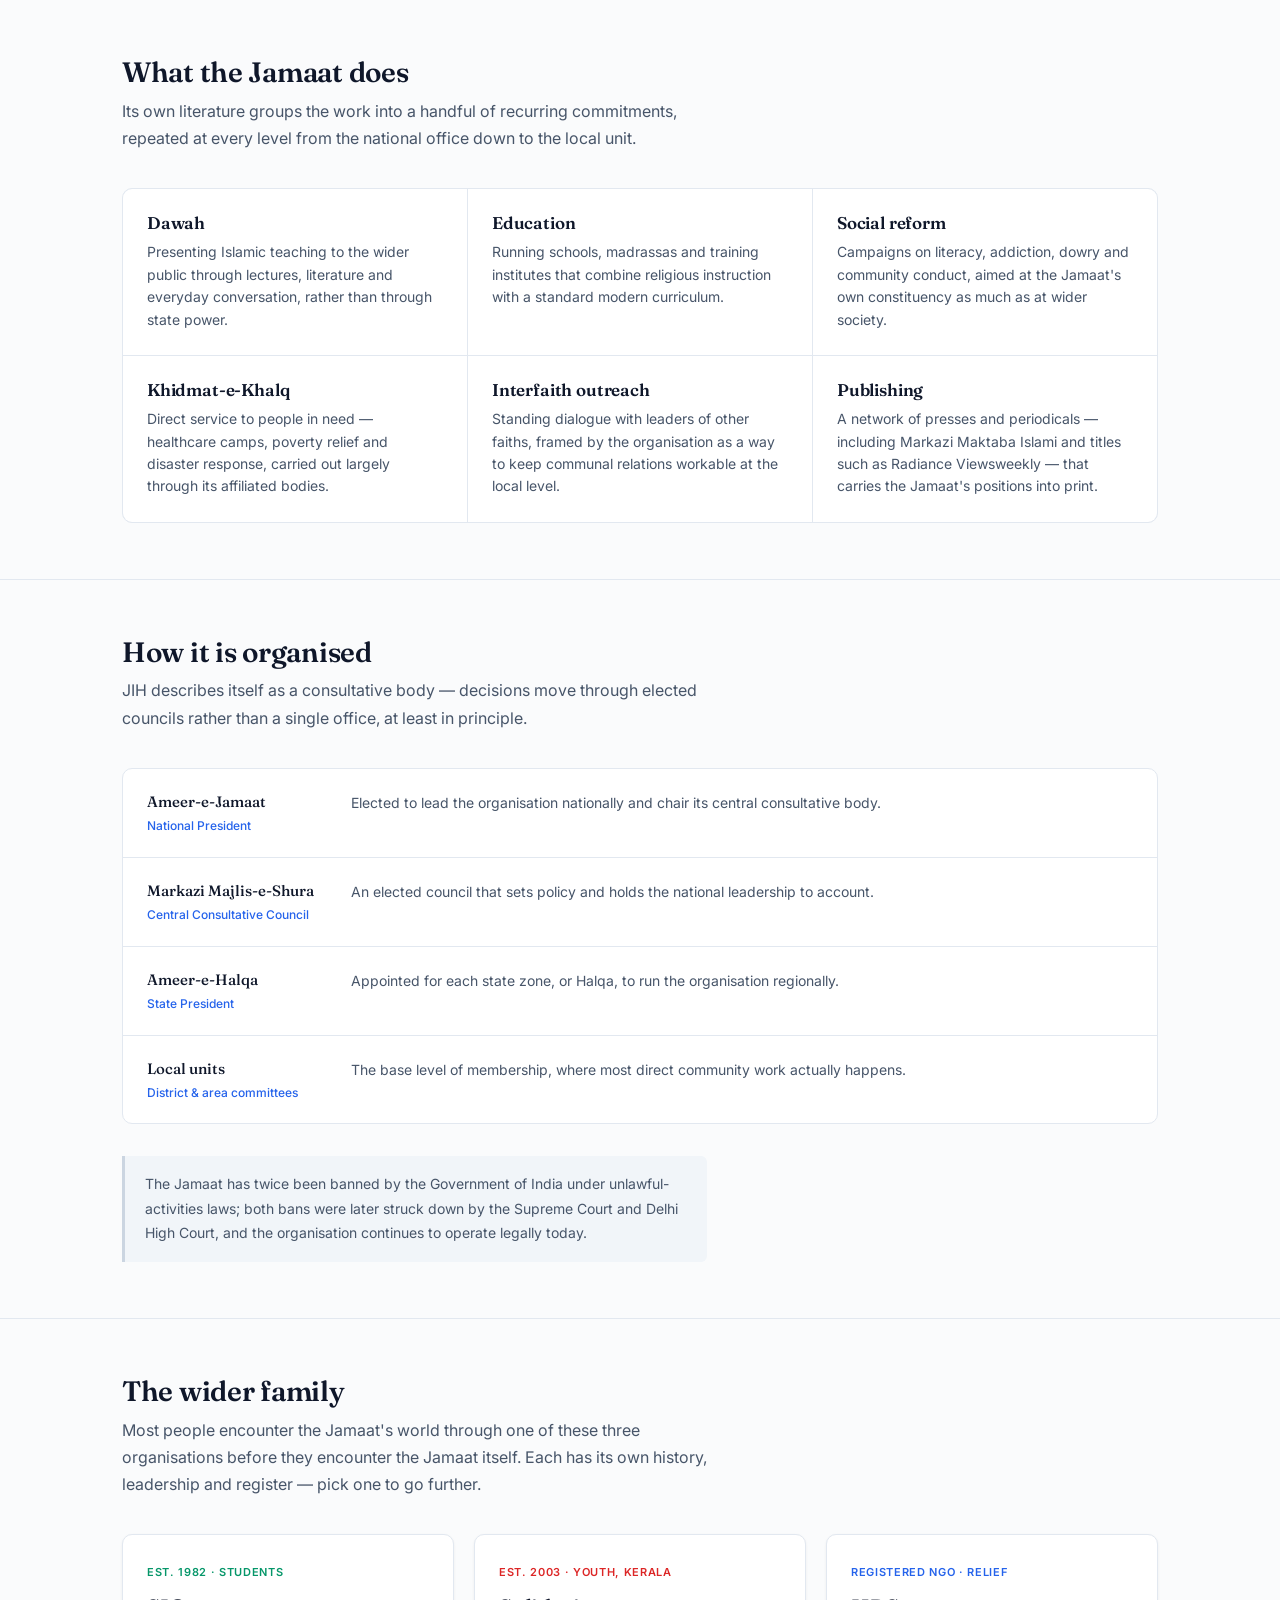
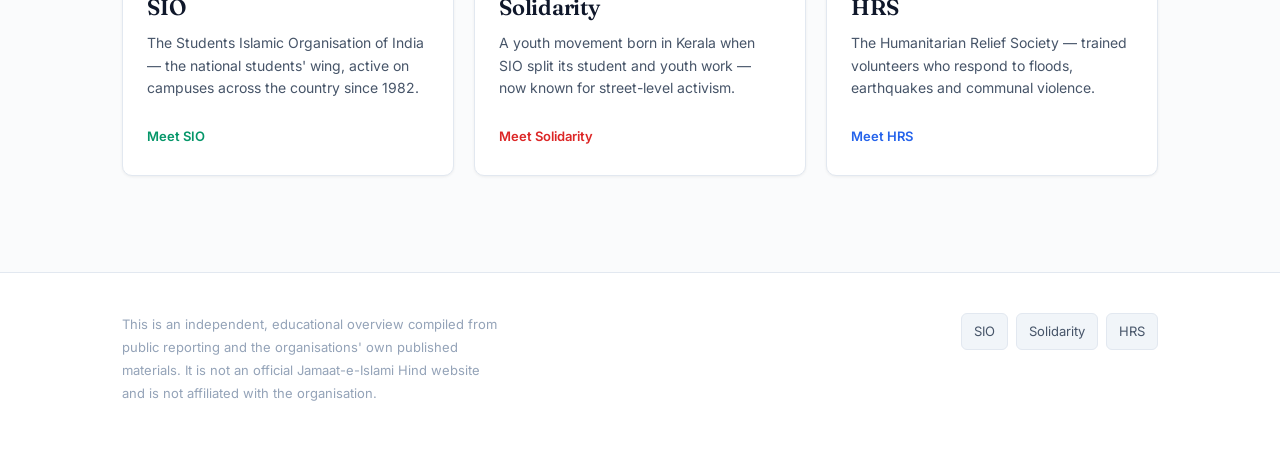
==== commit 841e729c: "Professional redesign: clean layout, subtle styling, improved responsiveness" ====
--- a/index.html
+++ b/index.html
@@ -11,37 +11,6 @@
 <link rel="stylesheet" href="styles.css">
 </head>
 <body>
-
-<!-- Animated Background Decorations -->
-<div class="bg-shapes">
-  <div class="shape shape-1"></div>
-  <div class="shape shape-2"></div>
-  <div class="shape shape-3"></div>
-  <div class="shape shape-4"></div>
-</div>
-
-<div class="grid-overlay"></div>
-
-<div class="floating-lines">
-  <div class="line line-1"></div>
-  <div class="line line-2"></div>
-  <div class="line line-3"></div>
-  <div class="line line-4"></div>
-  <div class="line line-5"></div>
-</div>
-
-<div class="floating-dots">
-  <div class="dot"></div>
-  <div class="dot"></div>
-  <div class="dot"></div>
-  <div class="dot"></div>
-  <div class="dot"></div>
-  <div class="dot"></div>
-  <div class="dot"></div>
-  <div class="dot"></div>
-</div>
-
-<div class="content-wrapper">
 
 <header class="site-header">
   <div class="wide">
@@ -221,7 +190,5 @@
   </div>
 </footer>
 
-</div><!-- end .content-wrapper -->
-
 </body>
 </html>
--- a/styles.css
+++ b/styles.css
@@ -1,82 +1,66 @@
 /* ===========================================================
-   MODERN RESPONSIVE DESIGN
-   Vibrant colors, abstract shapes, animated decorations
+   PROFESSIONAL CLEAN DESIGN
+   Subtle, refined, readable
    =========================================================== */
 
 /* ===========================================================
    CSS Variables & Design Tokens
    =========================================================== */
 :root {
-  /* Core Palette - Rich & Vibrant */
-  --primary: #6366F1;
-  --primary-dark: #4F46E5;
-  --primary-light: #A5B4FC;
-
-  --secondary: #EC4899;
-  --secondary-dark: #DB2777;
-
-  --accent-1: #F59E0B;
-  --accent-2: #10B981;
-  --accent-3: #06B6D4;
-
-  /* Background Colors */
-  --bg-primary: #0F172A;
-  --bg-secondary: #1E293B;
-  --bg-card: #1E293B;
-  --bg-glass: rgba(30, 41, 59, 0.8);
-
-  /* Text Colors */
-  --text-primary: #F8FAFC;
-  --text-secondary: #94A3B8;
-  --text-muted: #64748B;
-
-  /* Borders & Lines */
-  --border-light: rgba(148, 163, 184, 0.2);
-  --border-glow: rgba(99, 102, 241, 0.5);
-
-  /* Shadows */
-  --shadow-sm: 0 4px 6px -1px rgba(0, 0, 0, 0.3);
-  --shadow-md: 0 10px 15px -3px rgba(0, 0, 0, 0.4);
-  --shadow-lg: 0 25px 50px -12px rgba(0, 0, 0, 0.5);
-  --shadow-glow: 0 0 40px rgba(99, 102, 241, 0.3);
-
-  /* Gradients */
-  --gradient-primary: linear-gradient(135deg, var(--primary) 0%, var(--secondary) 100%);
-  --gradient-accent: linear-gradient(135deg, var(--accent-1) 0%, var(--accent-3) 100%);
-  --gradient-bg: linear-gradient(180deg, var(--bg-primary) 0%, #0D1424 100%);
+  /* Core Palette - Professional & Clean */
+  --bg: #FAFBFC;
+  --bg-card: #FFFFFF;
+  --bg-subtle: #F1F5F9;
+
+  --text: #0F172A;
+  --text-secondary: #475569;
+  --text-muted: #94A3B8;
+
+  --accent: #2563EB;
+  --accent-light: #DBEAFE;
+  --accent-dark: #1D4ED8;
+
+  --border: #E2E8F0;
+  --border-strong: #CBD5E1;
+
+  --shadow-sm: 0 1px 3px rgba(0, 0, 0, 0.06);
+  --shadow: 0 4px 12px rgba(0, 0, 0, 0.08);
+  --shadow-md: 0 8px 24px rgba(0, 0, 0, 0.1);
+
+  /* Theme Colors */
+  --theme-primary: #2563EB;
+  --theme-secondary: #7C3AED;
 
   /* Typography */
-  --serif: "Fraunces", "Iowan Old Style", "Georgia", serif;
+  --serif: "Fraunces", "Iowan Old Style", Georgia, serif;
   --sans: "Inter", system-ui, -apple-system, sans-serif;
 
   /* Layout */
   --max: 800px;
-  --wide: 1200px;
-  --radius: 16px;
-  --radius-sm: 8px;
-  --radius-full: 9999px;
+  --wide: 1100px;
+  --radius: 10px;
+  --radius-sm: 6px;
 }
 
 /* Theme overrides per page */
-body.theme-sio { --primary: #10B981; --primary-dark: #059669; --secondary: #06B6D4; }
-body.theme-solidarity { --primary: #F43F5E; --primary-dark: #E11D48; --secondary: #F97316; }
-body.theme-hrs { --primary: #3B82F6; --primary-dark: #2563EB; --secondary: #8B5CF6; }
+body.theme-sio { --theme-primary: #059669; --accent: #059669; --accent-light: #D1FAE5; }
+body.theme-solidarity { --theme-primary: #DC2626; --accent: #DC2626; --accent-light: #FEE2E2; }
+body.theme-hrs { --theme-primary: #2563EB; --accent: #2563EB; --accent-light: #DBEAFE; }
 
 /* ===========================================================
    Reset & Base
    =========================================================== */
 *, *::before, *::after { box-sizing: border-box; margin: 0; padding: 0; }
 
-html { scroll-behavior: smooth; }
+html { scroll-behavior: smooth; font-size: 16px; }
 
 body {
   font-family: var(--sans);
   font-size: 16px;
   line-height: 1.7;
-  color: var(--text-primary);
-  background: var(--gradient-bg);
+  color: var(--text);
+  background: var(--bg);
   min-height: 100vh;
-  overflow-x: hidden;
   -webkit-font-smoothing: antialiased;
   -moz-osx-font-smoothing: grayscale;
 }
@@ -89,181 +73,41 @@
   }
 }
 
-a { color: inherit; text-decoration: none; }
-img, svg { max-width: 100%; display: block; }
+a { color: var(--accent); text-decoration: none; }
+a:hover { text-decoration: underline; }
 
 :focus-visible {
-  outline: 2px solid var(--primary);
-  outline-offset: 3px;
-  border-radius: 4px;
+  outline: 2px solid var(--accent);
+  outline-offset: 2px;
+  border-radius: 3px;
 }
 
 h1, h2, h3, h4 {
   font-family: var(--serif);
   font-weight: 600;
-  line-height: 1.15;
-  letter-spacing: -0.02em;
-}
-
-p { margin-bottom: 1em; }
+  line-height: 1.2;
+  letter-spacing: -0.01em;
+  color: var(--text);
+}
+
+p { margin-bottom: 1em; color: var(--text-secondary); line-height: 1.75; }
 p:last-child { margin-bottom: 0; }
 
 .max, .wide {
   max-width: var(--wide);
   margin-inline: auto;
-  padding-inline: 24px;
+  padding-inline: 32px;
 }
 .max { max-width: var(--max); }
 
 /* ===========================================================
-   Animated Background - Abstract Shapes
-   =========================================================== */
-.bg-shapes {
-  position: fixed;
-  inset: 0;
-  pointer-events: none;
-  overflow: hidden;
-  z-index: 0;
-}
-
-.shape {
-  position: absolute;
-  border-radius: 50%;
-  filter: blur(80px);
-  opacity: 0.5;
-  animation: float 20s ease-in-out infinite;
-}
-
-.shape-1 {
-  width: 600px;
-  height: 600px;
-  background: var(--primary);
-  top: -200px;
-  right: -200px;
-  animation-delay: 0s;
-}
-
-.shape-2 {
-  width: 500px;
-  height: 500px;
-  background: var(--secondary);
-  bottom: -150px;
-  left: -150px;
-  animation-delay: -5s;
-}
-
-.shape-3 {
-  width: 400px;
-  height: 400px;
-  background: var(--accent-3);
-  top: 50%;
-  left: 50%;
-  transform: translate(-50%, -50%);
-  animation-delay: -10s;
-}
-
-.shape-4 {
-  width: 300px;
-  height: 300px;
-  background: var(--accent-1);
-  top: 30%;
-  right: 10%;
-  animation-delay: -7s;
-}
-
-@keyframes float {
-  0%, 100% { transform: translate(0, 0) scale(1); }
-  25% { transform: translate(30px, -30px) scale(1.05); }
-  50% { transform: translate(-20px, 20px) scale(0.95); }
-  75% { transform: translate(20px, 30px) scale(1.02); }
-}
-
-/* Grid Pattern Overlay */
-.grid-overlay {
-  position: fixed;
-  inset: 0;
-  pointer-events: none;
-  z-index: 1;
-  background-image:
-    linear-gradient(rgba(148, 163, 184, 0.03) 1px, transparent 1px),
-    linear-gradient(90deg, rgba(148, 163, 184, 0.03) 1px, transparent 1px);
-  background-size: 60px 60px;
-}
-
-/* Floating Lines */
-.floating-lines {
-  position: fixed;
-  inset: 0;
-  pointer-events: none;
-  z-index: 1;
-  overflow: hidden;
-}
-
-.line {
-  position: absolute;
-  background: linear-gradient(90deg, transparent, var(--primary), transparent);
-  height: 1px;
-  opacity: 0.3;
-  animation: lineMove 15s linear infinite;
-}
-
-.line-1 { width: 300px; top: 20%; left: -300px; animation-delay: 0s; }
-.line-2 { width: 200px; top: 40%; right: -200px; animation-delay: -3s; animation-direction: reverse; }
-.line-3 { width: 400px; top: 60%; left: -400px; animation-delay: -6s; }
-.line-4 { width: 250px; top: 80%; right: -250px; animation-delay: -9s; animation-direction: reverse; }
-.line-5 { width: 350px; top: 35%; left: -350px; animation-delay: -12s; }
-
-@keyframes lineMove {
-  0% { transform: translateX(0); }
-  100% { transform: translateX(calc(100vw + 100%)); }
-}
-
-/* Floating Dots */
-.floating-dots {
-  position: fixed;
-  inset: 0;
-  pointer-events: none;
-  z-index: 1;
-}
-
-.dot {
-  position: absolute;
-  width: 6px;
-  height: 6px;
-  border-radius: 50%;
-  background: var(--primary);
-  opacity: 0.4;
-  animation: dotPulse 4s ease-in-out infinite;
-}
-
-.dot:nth-child(1) { top: 15%; left: 10%; background: var(--secondary); animation-delay: 0s; }
-.dot:nth-child(2) { top: 25%; right: 15%; background: var(--accent-1); animation-delay: -1s; }
-.dot:nth-child(3) { top: 45%; left: 5%; background: var(--accent-3); animation-delay: -2s; }
-.dot:nth-child(4) { top: 65%; right: 20%; background: var(--accent-2); animation-delay: -3s; }
-.dot:nth-child(5) { top: 85%; left: 25%; background: var(--secondary); animation-delay: -0.5s; }
-.dot:nth-child(6) { top: 10%; left: 60%; background: var(--accent-1); animation-delay: -1.5s; }
-.dot:nth-child(7) { top: 75%; right: 10%; background: var(--accent-3); animation-delay: -2.5s; }
-.dot:nth-child(8) { top: 50%; left: 80%; background: var(--primary); animation-delay: -3.5s; }
-
-@keyframes dotPulse {
-  0%, 100% { transform: scale(1); opacity: 0.4; }
-  50% { transform: scale(1.5); opacity: 0.7; }
-}
-
-/* ===========================================================
-   Content Wrapper
-   =========================================================== */
-.content-wrapper {
-  position: relative;
-  z-index: 10;
-}
-
-/* ===========================================================
-   Header / Navigation
+   Header
    =========================================================== */
 .site-header {
-  padding: 24px 0 0;
-  position: relative;
+  background: var(--bg-card);
+  border-bottom: 1px solid var(--border);
+  position: sticky;
+  top: 0;
   z-index: 100;
 }
 
@@ -271,245 +115,163 @@
   display: flex;
   align-items: center;
   justify-content: space-between;
-  gap: 20px;
-  padding-bottom: 20px;
-  border-bottom: 1px solid var(--border-light);
-  flex-wrap: wrap;
+  gap: 24px;
+  padding-top: 16px;
+  padding-bottom: 16px;
 }
 
 .crumb {
   display: flex;
   align-items: center;
-  gap: 12px;
+  gap: 10px;
   font-size: 14px;
   color: var(--text-secondary);
   text-decoration: none;
-  transition: color 0.3s ease;
-}
-
-.crumb:hover { color: var(--text-primary); }
+  font-weight: 500;
+}
+.crumb:hover { text-decoration: none; color: var(--text); }
 
 .crumb .mark {
-  width: 40px;
-  height: 40px;
-  border-radius: 12px;
-  background: var(--gradient-primary);
+  width: 32px;
+  height: 32px;
+  border-radius: 8px;
+  background: var(--theme-primary);
   display: flex;
   align-items: center;
   justify-content: center;
   font-family: var(--serif);
-  font-size: 18px;
+  font-size: 16px;
   color: white;
   font-weight: 600;
-  box-shadow: var(--shadow-glow);
   flex-shrink: 0;
 }
 
 .crumb strong {
-  color: var(--text-primary);
-  font-weight: 600;
-  background: var(--gradient-primary);
-  -webkit-background-clip: text;
-  -webkit-text-fill-color: transparent;
-  background-clip: text;
+  color: var(--text);
 }
 
 .org-switch {
   display: flex;
-  gap: 10px;
-  flex-wrap: wrap;
+  gap: 6px;
 }
 
 .org-pill {
   font-size: 13px;
   font-weight: 500;
-  padding: 10px 18px;
-  border-radius: var(--radius-full);
-  border: 1px solid var(--border-light);
+  padding: 8px 14px;
+  border-radius: var(--radius-sm);
+  border: 1px solid var(--border);
   text-decoration: none;
   color: var(--text-secondary);
   white-space: nowrap;
-  transition: all 0.3s ease;
-  backdrop-filter: blur(10px);
-  background: rgba(30, 41, 59, 0.5);
-}
-
+  transition: all 0.2s ease;
+}
 .org-pill:hover {
-  border-color: var(--primary);
-  color: var(--text-primary);
-  transform: translateY(-2px);
-}
-
+  border-color: var(--border-strong);
+  color: var(--text);
+  text-decoration: none;
+  background: var(--bg-subtle);
+}
 .org-pill.current {
-  background: var(--gradient-primary);
+  background: var(--theme-primary);
   color: white;
-  border-color: transparent;
-  box-shadow: var(--shadow-glow);
-}
-
-/* ===========================================================
-   Hero Section
+  border-color: var(--theme-primary);
+}
+
+/* ===========================================================
+   Hero
    =========================================================== */
 .hero {
-  padding: 80px 0 60px;
-  position: relative;
-  overflow: hidden;
+  padding: 64px 0;
+  background: var(--bg-card);
+  border-bottom: 1px solid var(--border);
 }
 
 .hero .wide {
   display: grid;
-  grid-template-columns: 1.5fr 1fr;
-  gap: 60px;
+  grid-template-columns: 1fr 280px;
+  gap: 48px;
   align-items: start;
 }
 
 .hero-eyebrow {
-  display: inline-flex;
-  align-items: center;
-  gap: 8px;
-  font-size: 13px;
+  font-size: 12px;
   font-weight: 600;
-  color: var(--primary);
   text-transform: uppercase;
-  letter-spacing: 0.1em;
-  margin-bottom: 20px;
-  padding: 8px 16px;
-  background: rgba(99, 102, 241, 0.1);
-  border-radius: var(--radius-full);
-  border: 1px solid rgba(99, 102, 241, 0.3);
-}
-
-.hero-eyebrow::before {
-  content: '';
-  width: 8px;
-  height: 8px;
-  border-radius: 50%;
-  background: var(--primary);
-  animation: pulse 2s ease-in-out infinite;
-}
-
-@keyframes pulse {
-  0%, 100% { transform: scale(1); opacity: 1; }
-  50% { transform: scale(1.3); opacity: 0.7; }
+  letter-spacing: 0.08em;
+  color: var(--theme-primary);
+  margin-bottom: 12px;
 }
 
 .hero h1 {
-  font-size: clamp(2rem, 5vw, 3.5rem);
-  color: var(--text-primary);
-  max-width: 16ch;
-  margin-bottom: 8px;
+  font-size: clamp(1.75rem, 3.5vw, 2.5rem);
+  color: var(--text);
+  line-height: 1.15;
+  margin-bottom: 0;
 }
 
 .hero-dek {
-  margin-top: 24px;
-  font-size: 18px;
-  color: var(--text-secondary);
-  max-width: 50ch;
+  margin-top: 20px;
+  font-size: 17px;
+  color: var(--text-secondary);
+  max-width: 55ch;
   line-height: 1.8;
 }
 
-/* Hero Facts Card */
+/* Hero Facts */
 .hero-facts {
-  background: var(--bg-glass);
-  border: 1px solid var(--border-light);
+  background: var(--bg-subtle);
+  border: 1px solid var(--border);
   border-radius: var(--radius);
-  padding: 32px;
-  backdrop-filter: blur(20px);
+  padding: 24px;
   display: flex;
   flex-direction: column;
-  gap: 24px;
-  position: relative;
-  overflow: hidden;
-}
-
-.hero-facts::before {
-  content: '';
-  position: absolute;
-  top: 0;
-  left: 0;
-  right: 0;
-  height: 3px;
-  background: var(--gradient-primary);
+  gap: 20px;
 }
 
 .hero-facts .fact dt {
-  font-size: 12px;
+  font-size: 11px;
+  font-weight: 600;
+  text-transform: uppercase;
+  letter-spacing: 0.08em;
   color: var(--text-muted);
-  text-transform: uppercase;
-  letter-spacing: 0.1em;
-  margin-bottom: 6px;
+  margin-bottom: 4px;
 }
 
 .hero-facts .fact dd {
   margin: 0;
   font-family: var(--serif);
-  font-size: 20px;
-  color: var(--text-primary);
+  font-size: 16px;
+  color: var(--text);
   font-weight: 500;
 }
 
-/* Decorative accent line */
-.hero-motif {
-  position: absolute;
-  right: -100px;
-  top: -80px;
-  width: 400px;
-  height: 400px;
-  opacity: 0.15;
-  z-index: -1;
-}
-
-/* ===========================================================
-   Section Styling
-   =========================================================== */
-section { padding: 64px 0; }
+/* ===========================================================
+   Sections
+   =========================================================== */
+section {
+  padding: 56px 0;
+}
 section.band {
-  border-top: 1px solid var(--border-light);
-  position: relative;
-}
-
-/* Section accent decoration */
-section.band::before {
-  content: '';
-  position: absolute;
-  top: 0;
-  left: 50%;
-  transform: translateX(-50%);
-  width: 100px;
-  height: 3px;
-  background: var(--gradient-primary);
-  border-radius: 0 0 4px 4px;
+  border-top: 1px solid var(--border);
+  background: var(--bg);
 }
 
 .section-head {
-  display: grid;
-  grid-template-columns: 260px 1fr;
-  gap: 40px;
-  margin-bottom: 48px;
-  align-items: start;
+  margin-bottom: 36px;
 }
 
 .section-head h2 {
-  font-size: clamp(1.5rem, 3vw, 2.2rem);
-  position: relative;
-}
-
-.section-head h2::after {
-  content: '';
-  position: absolute;
-  bottom: -12px;
-  left: 0;
-  width: 40px;
-  height: 3px;
-  background: var(--gradient-primary);
-  border-radius: 2px;
+  font-size: clamp(1.4rem, 2.5vw, 1.75rem);
+  color: var(--text);
+  margin-bottom: 8px;
 }
 
 .section-head .lede {
   color: var(--text-secondary);
-  max-width: 55ch;
-  font-size: 17px;
-  padding-top: 8px;
+  font-size: 16px;
+  max-width: 60ch;
+  line-height: 1.7;
 }
 
 /* ===========================================================
@@ -517,56 +279,58 @@
    =========================================================== */
 .timeline {
   list-style: none;
+  padding: 0;
   margin: 0;
-  padding: 0;
   position: relative;
-  padding-left: 40px;
+  padding-left: 28px;
 }
 
 .timeline::before {
   content: '';
   position: absolute;
-  left: 8px;
-  top: 0;
-  bottom: 0;
+  left: 6px;
+  top: 8px;
+  bottom: 8px;
   width: 2px;
-  background: linear-gradient(180deg, var(--primary), var(--secondary), var(--accent-3));
-  border-radius: 2px;
+  background: var(--border);
 }
 
 .timeline li {
   position: relative;
-  padding: 0 0 36px 36px;
-}
-
+  padding: 0 0 28px 28px;
+}
 .timeline li:last-child { padding-bottom: 0; }
 
 .timeline li::before {
   content: '';
   position: absolute;
-  left: -32px;
+  left: -22px;
   top: 6px;
-  width: 16px;
-  height: 16px;
+  width: 12px;
+  height: 12px;
   border-radius: 50%;
-  background: var(--bg-primary);
-  border: 3px solid var(--primary);
-  box-shadow: 0 0 20px rgba(99, 102, 241, 0.5);
+  background: var(--bg-card);
+  border: 2px solid var(--border-strong);
+}
+
+.timeline li:hover::before {
+  border-color: var(--theme-primary);
+  background: var(--theme-primary);
 }
 
 .timeline .yr {
   font-family: var(--serif);
-  font-size: 24px;
-  color: var(--primary);
+  font-size: 18px;
+  color: var(--theme-primary);
+  font-weight: 600;
   display: block;
-  margin-bottom: 8px;
-  font-weight: 600;
+  margin-bottom: 6px;
 }
 
 .timeline .desc {
   color: var(--text-secondary);
+  font-size: 15px;
   max-width: 55ch;
-  font-size: 16px;
 }
 
 /* ===========================================================
@@ -575,103 +339,72 @@
 .grid {
   display: grid;
   grid-template-columns: repeat(3, 1fr);
-  gap: 20px;
-  background: var(--bg-card);
-  border: 1px solid var(--border-light);
+  gap: 1px;
+  background: var(--border);
+  border: 1px solid var(--border);
   border-radius: var(--radius);
   overflow: hidden;
-  padding: 0;
 }
 
 .grid.cols-2 { grid-template-columns: repeat(2, 1fr); }
 
 .grid > div {
   background: var(--bg-card);
-  padding: 32px 28px;
-  border: 1px solid var(--border-light);
-  border-radius: 0;
-  transition: all 0.3s ease;
-  position: relative;
-  overflow: hidden;
-}
-
-.grid > div::before {
-  content: '';
-  position: absolute;
-  top: 0;
-  left: 0;
-  right: 0;
-  height: 2px;
-  background: var(--gradient-primary);
-  transform: scaleX(0);
-  transform-origin: left;
-  transition: transform 0.3s ease;
-}
-
-.grid > div:hover::before { transform: scaleX(1); }
-.grid > div:hover {
-  background: rgba(30, 41, 59, 0.8);
-  transform: translateY(-4px);
-  box-shadow: var(--shadow-lg);
+  padding: 24px;
 }
 
 .grid h3 {
-  font-size: 20px;
-  margin-bottom: 12px;
-  color: var(--text-primary);
+  font-size: 17px;
+  color: var(--text);
+  margin-bottom: 8px;
 }
 
 .grid p {
-  color: var(--text-secondary);
-  font-size: 15px;
-}
-
-/* ===========================================================
-   Structure Diagram
+  font-size: 14px;
+  color: var(--text-secondary);
+  line-height: 1.6;
+}
+
+/* ===========================================================
+   Structure
    =========================================================== */
 .structure {
-  display: flex;
-  flex-direction: column;
-  gap: 0;
-  max-width: 700px;
-  background: var(--bg-card);
-  border: 1px solid var(--border-light);
+  background: var(--bg-card);
+  border: 1px solid var(--border);
   border-radius: var(--radius);
   overflow: hidden;
 }
 
 .structure .level {
   display: grid;
-  grid-template-columns: 200px 1fr;
+  grid-template-columns: 180px 1fr;
   gap: 24px;
-  padding: 24px 28px;
-  border-bottom: 1px solid var(--border-light);
-  transition: all 0.3s ease;
-}
-
+  padding: 20px 24px;
+  border-bottom: 1px solid var(--border);
+}
 .structure .level:last-child { border-bottom: none; }
-.structure .level:hover { background: rgba(99, 102, 241, 0.05); }
+.structure .level:hover { background: var(--bg-subtle); }
 
 .structure .level .role {
   font-family: var(--serif);
-  font-size: 18px;
-  color: var(--text-primary);
+  font-size: 15px;
+  color: var(--text);
   font-weight: 500;
 }
 
 .structure .level .role span {
   display: block;
   font-family: var(--sans);
-  font-size: 13px;
-  color: var(--primary);
-  margin-top: 4px;
+  font-size: 12px;
+  color: var(--theme-primary);
   font-weight: 500;
+  margin-top: 2px;
 }
 
 .structure .level p {
-  color: var(--text-secondary);
-  font-size: 15px;
-  padding-top: 4px;
+  font-size: 14px;
+  color: var(--text-secondary);
+  padding-top: 2px;
 }
 
 /* ===========================================================
@@ -680,158 +413,107 @@
 .org-cards {
   display: grid;
   grid-template-columns: repeat(3, 1fr);
-  gap: 24px;
+  gap: 20px;
 }
 
 .org-card {
   background: var(--bg-card);
-  border: 1px solid var(--border-light);
+  border: 1px solid var(--border);
   border-radius: var(--radius);
-  padding: 36px 28px;
-  text-decoration: none;
-  color: var(--text-primary);
+  padding: 28px 24px;
+  text-decoration: none;
+  color: var(--text);
   display: flex;
   flex-direction: column;
-  gap: 16px;
-  min-height: 260px;
-  position: relative;
-  overflow: hidden;
-  transition: all 0.4s ease;
-}
-
-.org-card::before {
-  content: '';
-  position: absolute;
-  top: 0;
-  left: 0;
-  right: 0;
-  bottom: 0;
-  background: var(--gradient-primary);
-  opacity: 0;
-  transition: opacity 0.4s ease;
-  z-index: 0;
-}
-
+  gap: 12px;
+  transition: all 0.2s ease;
+  box-shadow: var(--shadow-sm);
+}
 .org-card:hover {
-  transform: translateY(-8px) scale(1.02);
-  box-shadow: var(--shadow-lg), var(--shadow-glow);
-  border-color: var(--primary);
-}
-
-.org-card:hover::before { opacity: 0.1; }
-
-.org-card > * { position: relative; z-index: 1; }
+  border-color: var(--border-strong);
+  box-shadow: var(--shadow);
+  transform: translateY(-2px);
+  text-decoration: none;
+}
 
 .org-card .tag {
-  font-size: 12px;
-  color: var(--card-accent, var(--primary));
+  font-size: 11px;
   font-weight: 600;
   text-transform: uppercase;
-  letter-spacing: 0.08em;
+  letter-spacing: 0.06em;
+  color: var(--card-accent, var(--theme-primary));
 }
 
 .org-card h3 {
-  font-size: 28px;
-  background: var(--gradient-primary);
-  -webkit-background-clip: text;
-  -webkit-text-fill-color: transparent;
-  background-clip: text;
+  font-size: 22px;
+  color: var(--text);
 }
 
 .org-card p {
-  color: var(--text-secondary);
-  font-size: 15px;
+  font-size: 14px;
+  color: var(--text-secondary);
+  line-height: 1.6;
   flex: 1;
-  line-height: 1.7;
 }
 
 .org-card .go {
-  font-size: 14px;
-  color: var(--card-accent, var(--primary));
+  font-size: 13px;
   font-weight: 600;
-  display: inline-flex;
-  align-items: center;
-  gap: 8px;
-  transition: gap 0.3s ease;
-}
-
-.org-card:hover .go { gap: 12px; }
-
-.org-card .go::after {
-  content: '→';
-  transition: transform 0.3s ease;
-}
-
-.org-card:hover .go::after { transform: translateX(4px); }
-
-.org-card.sio { --card-accent: #10B981; }
-.org-card.solidarity { --card-accent: #F43F5E; }
-.org-card.hrs { --card-accent: #3B82F6; }
-
-/* ===========================================================
-   Stats Row
+  color: var(--card-accent, var(--theme-primary));
+}
+
+.org-card.sio { --card-accent: #059669; }
+.org-card.solidarity { --card-accent: #DC2626; }
+.org-card.hrs { --card-accent: #2563EB; }
+
+/* ===========================================================
+   Stats
    =========================================================== */
 .stats {
   display: grid;
   grid-template-columns: repeat(4, 1fr);
-  gap: 24px;
+  gap: 16px;
 }
 
 .stat {
   background: var(--bg-card);
-  border: 1px solid var(--border-light);
+  border: 1px solid var(--border);
   border-radius: var(--radius);
-  padding: 28px 24px;
+  padding: 24px 20px;
   text-align: center;
-  position: relative;
-  overflow: hidden;
-  transition: all 0.3s ease;
-}
-
+  transition: all 0.2s ease;
+}
 .stat:hover {
-  transform: translateY(-4px);
-  box-shadow: var(--shadow-md);
-  border-color: var(--primary);
-}
-
-.stat::before {
-  content: '';
-  position: absolute;
-  top: 0;
-  left: 50%;
-  transform: translateX(-50%);
-  width: 60%;
-  height: 3px;
-  background: var(--gradient-primary);
-  border-radius: 0 0 4px 4px;
+  border-color: var(--border-strong);
+  box-shadow: var(--shadow-sm);
 }
 
 .stat .num {
   font-family: var(--serif);
-  font-size: clamp(1.8rem, 3vw, 2.4rem);
-  color: var(--primary);
+  font-size: clamp(1.5rem, 2.5vw, 2rem);
+  color: var(--theme-primary);
   display: block;
   font-weight: 600;
 }
 
 .stat .label {
+  color: var(--text-muted);
+  font-size: 13px;
+  margin-top: 4px;
+}
+
+/* ===========================================================
+   Note / Callout
+   =========================================================== */
+.note {
+  background: var(--bg-subtle);
+  border-left: 3px solid var(--border-strong);
+  padding: 16px 20px;
   color: var(--text-secondary);
   font-size: 14px;
-  margin-top: 8px;
-}
-
-/* ===========================================================
-   Note / Callout
-   =========================================================== */
-.note {
-  border-left: 4px solid var(--primary);
-  padding: 20px 24px;
-  background: rgba(99, 102, 241, 0.08);
+  max-width: 65ch;
+  margin-top: 28px;
   border-radius: 0 var(--radius-sm) var(--radius-sm) 0;
-  color: var(--text-secondary);
-  font-size: 15px;
-  max-width: 65ch;
-  margin-top: 32px;
 }
 
 /* ===========================================================
@@ -840,272 +522,190 @@
 .crosslink-row {
   display: grid;
   grid-template-columns: repeat(2, 1fr);
-  gap: 20px;
+  gap: 16px;
 }
 
 .crosslink {
   background: var(--bg-card);
-  border: 1px solid var(--border-light);
-  padding: 28px;
-  text-decoration: none;
-  color: var(--text-primary);
+  border: 1px solid var(--border);
+  padding: 20px 24px;
+  text-decoration: none;
+  color: var(--text);
   display: flex;
   justify-content: space-between;
   align-items: center;
   gap: 16px;
   border-radius: var(--radius);
-  transition: all 0.3s ease;
-}
-
+  transition: all 0.2s ease;
+}
 .crosslink:hover {
-  border-color: var(--primary);
-  background: rgba(99, 102, 241, 0.1);
-  transform: translateX(8px);
+  border-color: var(--border-strong);
+  box-shadow: var(--shadow-sm);
+  text-decoration: none;
 }
 
 .crosslink .name {
   font-family: var(--serif);
+  font-size: 17px;
+  font-weight: 500;
+}
+
+.crosslink .sub {
+  font-size: 13px;
+  color: var(--text-muted);
+  margin-top: 2px;
+}
+
+.crosslink span:last-child {
   font-size: 20px;
-  font-weight: 500;
-}
-
-.crosslink .sub {
-  font-size: 14px;
-  color: var(--text-secondary);
-  margin-top: 4px;
-}
-
-.crosslink span:last-child {
-  font-size: 24px;
-  color: var(--primary);
-  transition: transform 0.3s ease;
-}
-
-.crosslink:hover span:last-child { transform: translateX(4px); }
+  color: var(--text-muted);
+  transition: transform 0.2s ease;
+}
+
+.crosslink:hover span:last-child {
+  transform: translateX(4px);
+  color: var(--theme-primary);
+}
 
 /* ===========================================================
    Footer
    =========================================================== */
 footer {
-  border-top: 1px solid var(--border-light);
-  padding: 48px 0 64px;
+  background: var(--bg-card);
+  border-top: 1px solid var(--border);
+  padding: 40px 0;
   margin-top: 40px;
-  position: relative;
-}
-
-footer::before {
-  content: '';
-  position: absolute;
-  top: 0;
-  left: 50%;
-  transform: translateX(-50%);
-  width: 200px;
-  height: 2px;
-  background: var(--gradient-primary);
 }
 
 footer .wide {
   display: flex;
   justify-content: space-between;
-  gap: 32px;
+  gap: 24px;
   flex-wrap: wrap;
   align-items: flex-start;
 }
 
 footer p {
   color: var(--text-muted);
-  font-size: 14px;
+  font-size: 13px;
   max-width: 48ch;
 }
 
 .footer-links {
   display: flex;
-  gap: 20px;
+  gap: 8px;
   flex-wrap: wrap;
 }
 
 .footer-links a {
   color: var(--text-secondary);
   text-decoration: none;
-  font-size: 14px;
-  transition: all 0.3s ease;
-  padding: 8px 16px;
-  background: var(--bg-card);
+  font-size: 13px;
+  padding: 6px 12px;
+  background: var(--bg-subtle);
   border-radius: var(--radius-sm);
-  border: 1px solid var(--border-light);
-}
-
+  border: 1px solid var(--border);
+  transition: all 0.2s ease;
+}
 .footer-links a:hover {
-  color: var(--primary);
-  border-color: var(--primary);
-  transform: translateY(-2px);
-}
-
-/* ===========================================================
-   Mobile Responsiveness
-   =========================================================== */
-@media (max-width: 1024px) {
+  border-color: var(--border-strong);
+  color: var(--text);
+  text-decoration: none;
+}
+
+/* ===========================================================
+   Responsive
+   =========================================================== */
+@media (max-width: 900px) {
   .hero .wide {
     grid-template-columns: 1fr;
-    gap: 40px;
+    gap: 32px;
   }
 
   .hero-facts {
     display: grid;
     grid-template-columns: repeat(3, 1fr);
-    gap: 20px;
-  }
-
-  .hero-facts::before {
-    display: none;
+    gap: 16px;
   }
 
   .org-cards {
     grid-template-columns: repeat(2, 1fr);
   }
-
-  .section-head {
-    grid-template-columns: 1fr;
-    gap: 16px;
-  }
-
-  .section-head h2::after {
-    bottom: -8px;
-  }
 }
 
 @media (max-width: 768px) {
-  :root {
-    --radius: 12px;
-  }
-
-  .site-header {
-    padding: 16px 0 0;
+  .max, .wide {
+    padding-inline: 20px;
   }
 
   .site-header .wide {
     flex-direction: column;
     align-items: flex-start;
-    gap: 16px;
-    padding-bottom: 16px;
+    gap: 12px;
   }
 
   .org-switch {
     width: 100%;
     overflow-x: auto;
-    padding-bottom: 4px;
     -webkit-overflow-scrolling: touch;
   }
 
-  .org-pill {
-    font-size: 12px;
-    padding: 8px 14px;
-  }
-
   .hero {
-    padding: 48px 0 40px;
-  }
-
-  .hero-eyebrow {
-    font-size: 11px;
-    padding: 6px 12px;
+    padding: 40px 0;
   }
 
   .hero h1 {
-    font-size: clamp(1.75rem, 6vw, 2.5rem);
+    font-size: 1.6rem;
   }
 
   .hero-dek {
-    font-size: 16px;
-    margin-top: 16px;
+    font-size: 15px;
+    margin-top: 12px;
   }
 
   .hero-facts {
     grid-template-columns: 1fr;
-    padding: 24px;
+    gap: 0;
   }
 
   .hero-facts .fact {
     display: flex;
     justify-content: space-between;
     align-items: center;
-    padding-bottom: 16px;
-    border-bottom: 1px solid var(--border-light);
-  }
-
-  .hero-facts .fact:last-child {
-    padding-bottom: 0;
-    border-bottom: none;
-  }
-
-  .hero-facts .fact dt {
-    margin-bottom: 0;
-  }
-
-  section {
-    padding: 48px 0;
-  }
-
-  .section-head {
-    margin-bottom: 32px;
-  }
-
-  .section-head h2 {
-    font-size: 1.5rem;
-  }
-
-  .section-head .lede {
-    font-size: 15px;
-  }
+    padding: 12px 0;
+    border-bottom: 1px solid var(--border);
+  }
+  .hero-facts .fact:last-child { border-bottom: none; }
+  .hero-facts .fact dt { margin-bottom: 0; }
+
+  section { padding: 40px 0; }
+
+  .section-head { margin-bottom: 28px; }
+  .section-head h2 { font-size: 1.35rem; }
+  .section-head .lede { font-size: 15px; }
 
   .grid {
     grid-template-columns: 1fr;
-    gap: 12px;
-  }
-
-  .grid.cols-2 {
-    grid-template-columns: 1fr;
-  }
-
-  .grid > div {
-    padding: 24px 20px;
-  }
+    border-radius: 0;
+    border-left: none;
+    border-right: none;
+  }
+
+  .grid.cols-2 { grid-template-columns: 1fr; }
 
   .structure .level {
     grid-template-columns: 1fr;
-    gap: 8px;
-    padding: 20px;
-  }
-
-  .structure .level .role {
-    font-size: 16px;
+    gap: 6px;
   }
 
   .org-cards {
     grid-template-columns: 1fr;
-    gap: 16px;
-  }
-
-  .org-card {
-    padding: 28px 24px;
-    min-height: auto;
-  }
-
-  .org-card h3 {
-    font-size: 24px;
+    gap: 12px;
   }
 
   .stats {
     grid-template-columns: repeat(2, 1fr);
-    gap: 16px;
-  }
-
-  .stat {
-    padding: 20px 16px;
-  }
-
-  .stat .num {
-    font-size: 1.5rem;
+    gap: 12px;
   }
 
   .crosslink-row {
@@ -1113,125 +713,37 @@
     gap: 12px;
   }
 
-  .crosslink {
-    padding: 20px;
-  }
-
-  .crosslink .name {
-    font-size: 18px;
-  }
-
   .note {
-    padding: 16px 20px;
-    font-size: 14px;
-    margin-top: 24px;
-  }
-
-  footer {
-    padding: 32px 0 48px;
+    font-size: 13px;
+    margin-top: 20px;
   }
 
   footer .wide {
     flex-direction: column;
-    gap: 20px;
-  }
-
-  footer p {
-    font-size: 13px;
-  }
-
-  .footer-links {
-    width: 100%;
-  }
-
-  .footer-links a {
-    font-size: 13px;
-    padding: 6px 12px;
-  }
-
-  /* Hide decorative elements on mobile for performance */
-  .shape { opacity: 0.3; }
-  .floating-lines { display: none; }
-  .floating-dots .dot:nth-child(n+5) { display: none; }
+    gap: 16px;
+  }
 }
 
 @media (max-width: 480px) {
-  .max, .wide {
-    padding-inline: 16px;
-  }
-
-  .hero {
-    padding: 32px 0 32px;
-  }
-
-  .hero h1 {
-    font-size: 1.6rem;
-  }
-
-  .hero-dek {
-    font-size: 15px;
-  }
-
-  .timeline {
-    padding-left: 28px;
-  }
-
-  .timeline::before {
-    left: 5px;
-  }
-
-  .timeline li {
-    padding-left: 24px;
-  }
-
-  .timeline li::before {
-    left: -24px;
-    width: 12px;
-    height: 12px;
-  }
-
-  .timeline .yr {
-    font-size: 20px;
-  }
-
-  .timeline .desc {
-    font-size: 14px;
-  }
-
-  .stats {
-    grid-template-columns: 1fr 1fr;
-  }
-
-  .stat {
-    padding: 16px 12px;
-  }
-
-  .stat .num {
-    font-size: 1.3rem;
-  }
-
-  .stat .label {
-    font-size: 12px;
-  }
-}
-
-/* ===========================================================
-   Accessibility
-   =========================================================== */
-@media (prefers-reduced-motion: reduce) {
-  .shape, .dot, .line {
-    animation: none;
-  }
-
-  .hero-eyebrow::before {
-    animation: none;
-  }
-}
-
-/* High contrast mode */
-@media (prefers-contrast: high) {
-  :root {
-    --border-light: rgba(255, 255, 255, 0.4);
-    --text-secondary: #CBD5E1;
-  }
-}
+  .max, .wide { padding-inline: 16px; }
+
+  .hero { padding: 32px 0; }
+  .hero h1 { font-size: 1.4rem; }
+  .hero-dek { font-size: 14px; }
+
+  section { padding: 32px 0; }
+
+  .timeline { padding-left: 20px; }
+  .timeline::before { left: 4px; }
+  .timeline li { padding-left: 20px; }
+  .timeline li::before { left: -16px; width: 10px; height: 10px; }
+  .timeline .yr { font-size: 16px; }
+  .timeline .desc { font-size: 14px; }
+
+  .org-card { padding: 20px; }
+  .org-card h3 { font-size: 20px; }
+
+  .stat { padding: 16px; }
+  .stat .num { font-size: 1.3rem; }
+  .stat .label { font-size: 12px; }
+}
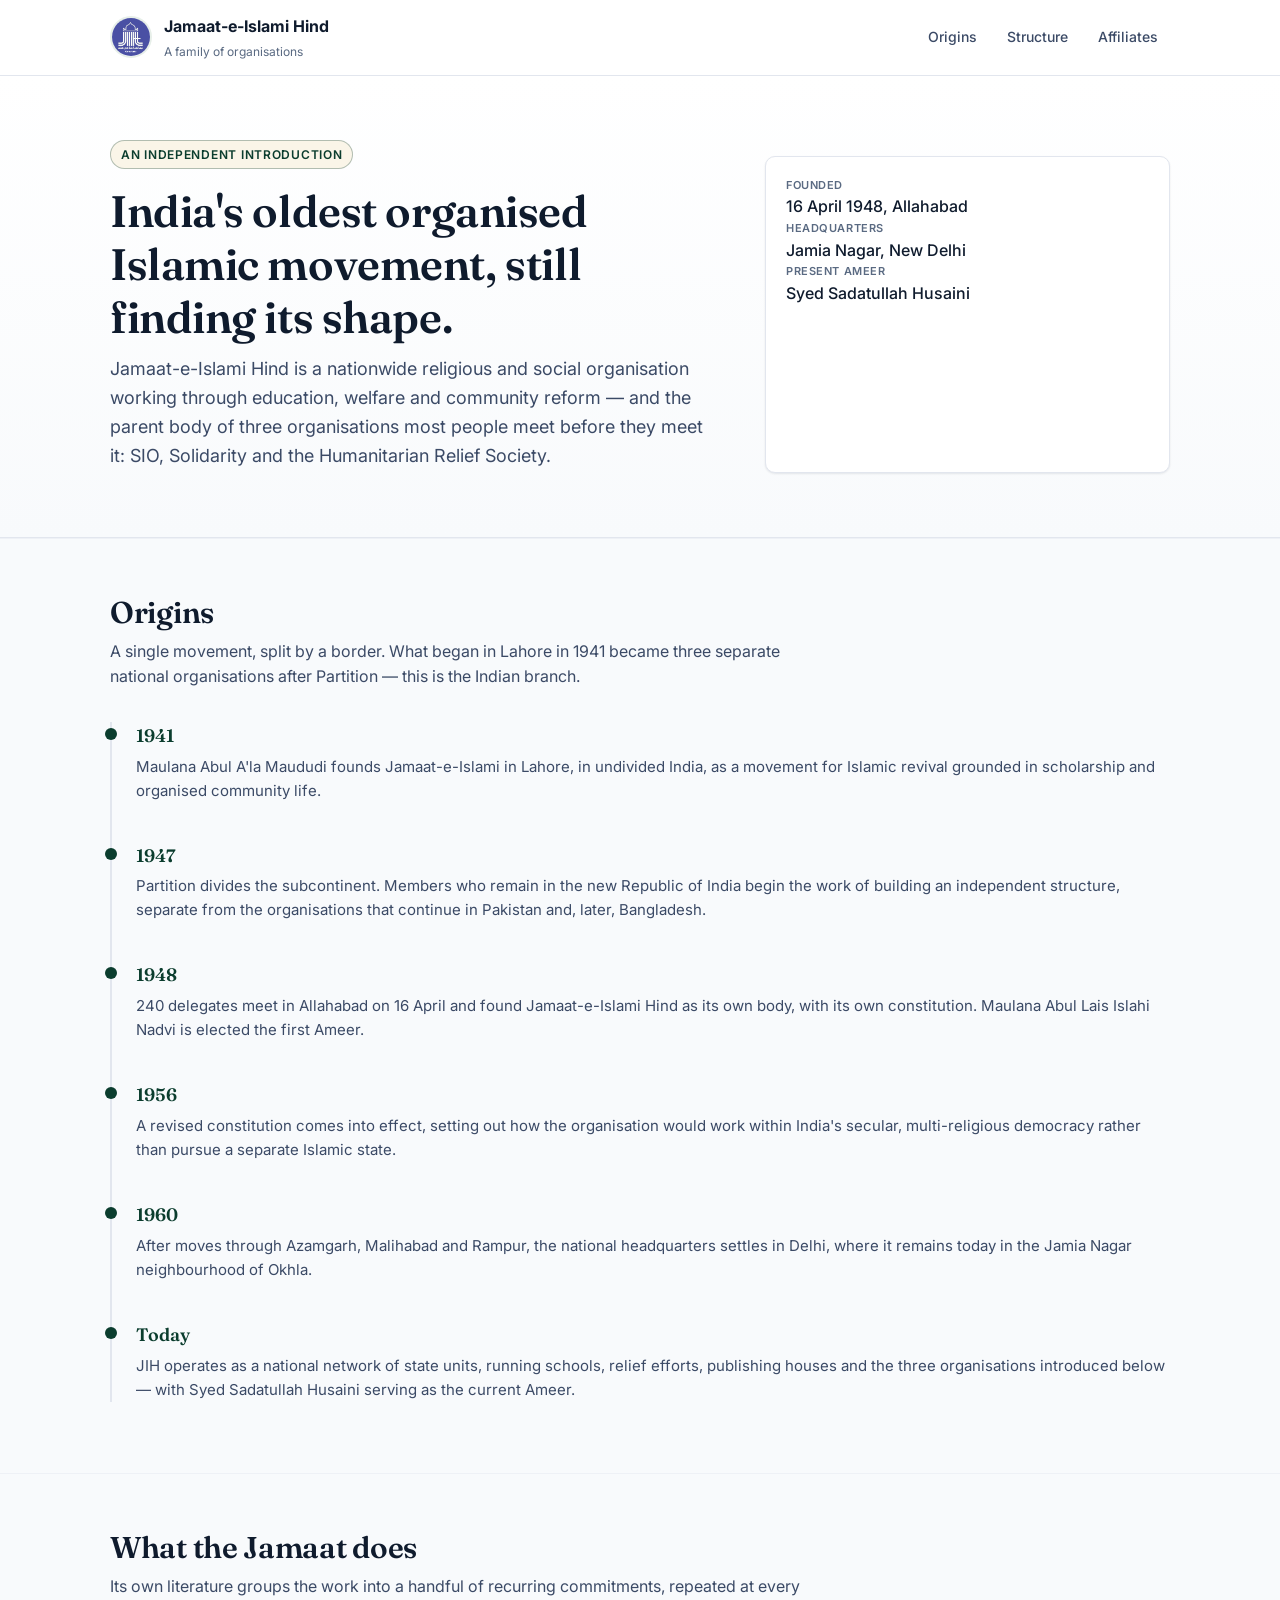
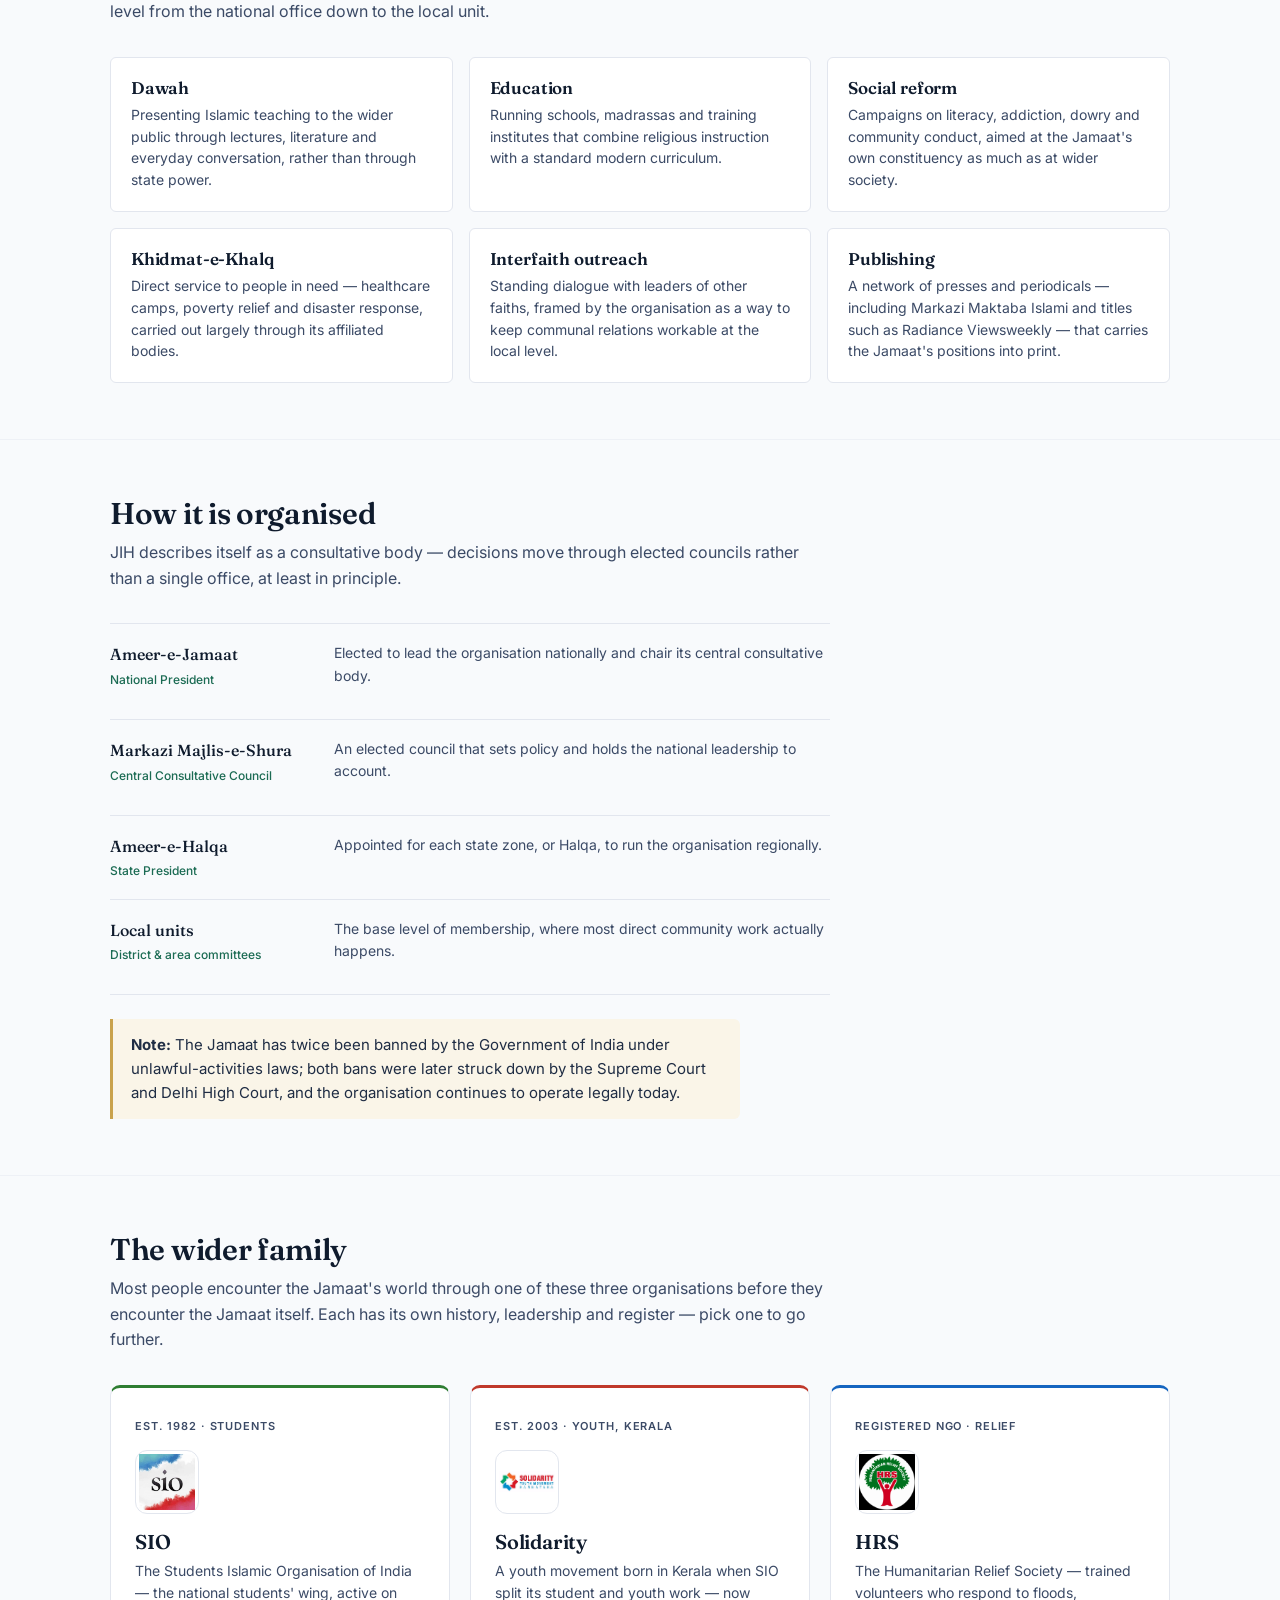
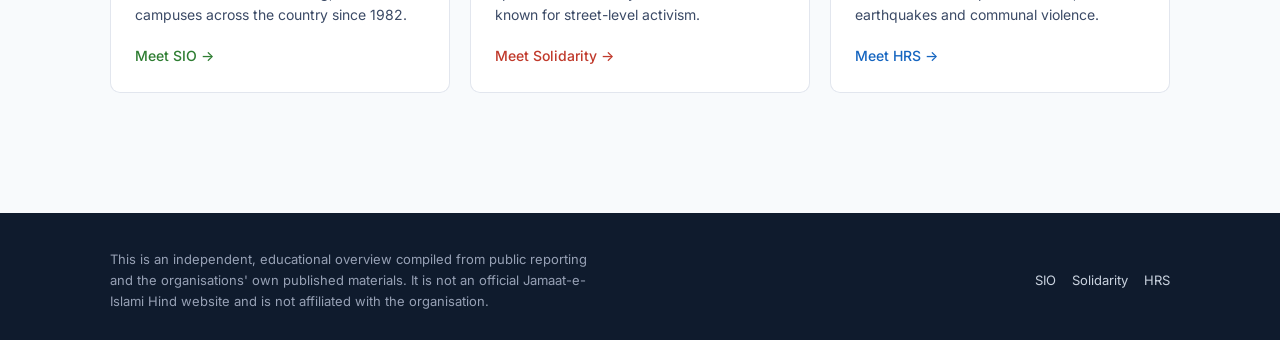
==== commit 573e8199: "Integrate organisation logos and refine color palettes - Replace text-based logo placeholder with ac" ====
--- a/index.html
+++ b/index.html
@@ -13,28 +13,31 @@
 <body>
 
 <header class="site-header">
-  <div class="wide">
-    <a class="crumb" href="index.html">
-      <span class="mark">ج</span>
-      <span><strong>Jamaat-e-Islami Hind</strong></span>
+  <div class="max">
+    <a class="brand" href="index.html">
+      <img class="site-logo" src="assets/jih.png" alt="JIH Logo" width="42" height="42">
+      <div>
+        <span class="name"><strong>Jamaat-e-Islami Hind</strong></span>
+        <span class="sub">A family of organisations</span>
+      </div>
     </a>
-    <nav class="org-switch">
-      <a class="org-pill" href="#origins">Origins</a>
-      <a class="org-pill" href="#structure">Structure</a>
-      <a class="org-pill" href="#family">Affiliated organisations</a>
+    <nav class="top-nav">
+      <a href="#origins">Origins</a>
+      <a href="#structure">Structure</a>
+      <a href="#family">Affiliates</a>
     </nav>
   </div>
 </header>
 
 <main>
   <section class="hero">
-    <div class="wide">
+    <div class="max">
       <div>
-        <p class="hero-eyebrow">An independent introduction</p>
+        <p class="eyebrow">An independent introduction</p>
         <h1>India's oldest organised Islamic movement, still finding its shape.</h1>
-        <p class="hero-dek">Jamaat-e-Islami Hind is a nationwide religious and social organisation working through education, welfare and community reform — and the parent body of three organisations most people meet before they meet it: SIO, Solidarity and the Humanitarian Relief Society.</p>
-      </div>
-      <dl class="hero-facts">
+        <p class="dek">Jamaat-e-Islami Hind is a nationwide religious and social organisation working through education, welfare and community reform — and the parent body of three organisations most people meet before they meet it: SIO, Solidarity and the Humanitarian Relief Society.</p>
+      </div>
+      <dl class="facts">
         <div class="fact">
           <dt>Founded</dt>
           <dd>16 April 1948, Allahabad</dd>
@@ -51,69 +54,69 @@
     </div>
   </section>
 
-  <section class="band" id="origins">
-    <div class="wide">
+  <section id="origins">
+    <div class="max">
       <div class="section-head">
         <h2>Origins</h2>
-        <p class="lede">A single movement, split by a border. What began in Lahore in 1941 became three separate national organisations after Partition — this is the Indian branch.</p>
+        <p>A single movement, split by a border. What began in Lahore in 1941 became three separate national organisations after Partition — this is the Indian branch.</p>
       </div>
       <ol class="timeline">
         <li>
           <span class="yr">1941</span>
-          <p class="desc">Maulana Abul A'la Maududi founds Jamaat-e-Islami in Lahore, in undivided India, as a movement for Islamic revival grounded in scholarship and organised community life.</p>
+          <p>Maulana Abul A'la Maududi founds Jamaat-e-Islami in Lahore, in undivided India, as a movement for Islamic revival grounded in scholarship and organised community life.</p>
         </li>
         <li>
           <span class="yr">1947</span>
-          <p class="desc">Partition divides the subcontinent. Members who remain in the new Republic of India begin the work of building an independent structure, separate from the organisations that continue in Pakistan and, later, Bangladesh.</p>
+          <p>Partition divides the subcontinent. Members who remain in the new Republic of India begin the work of building an independent structure, separate from the organisations that continue in Pakistan and, later, Bangladesh.</p>
         </li>
         <li>
           <span class="yr">1948</span>
-          <p class="desc">240 delegates meet in Allahabad on 16 April and found Jamaat-e-Islami Hind as its own body, with its own constitution. Maulana Abul Lais Islahi Nadvi is elected the first Ameer.</p>
+          <p>240 delegates meet in Allahabad on 16 April and found Jamaat-e-Islami Hind as its own body, with its own constitution. Maulana Abul Lais Islahi Nadvi is elected the first Ameer.</p>
         </li>
         <li>
           <span class="yr">1956</span>
-          <p class="desc">A revised constitution comes into effect, setting out how the organisation would work within India's secular, multi-religious democracy rather than pursue a separate Islamic state.</p>
+          <p>A revised constitution comes into effect, setting out how the organisation would work within India's secular, multi-religious democracy rather than pursue a separate Islamic state.</p>
         </li>
         <li>
           <span class="yr">1960</span>
-          <p class="desc">After moves through Azamgarh, Malihabad and Rampur, the national headquarters settles in Delhi, where it remains today in the Jamia Nagar neighbourhood of Okhla.</p>
+          <p>After moves through Azamgarh, Malihabad and Rampur, the national headquarters settles in Delhi, where it remains today in the Jamia Nagar neighbourhood of Okhla.</p>
         </li>
         <li>
           <span class="yr">Today</span>
-          <p class="desc">JIH operates as a national network of state units, running schools, relief efforts, publishing houses and the three organisations introduced below — with Syed Sadatullah Husaini serving as the current Ameer.</p>
+          <p>JIH operates as a national network of state units, running schools, relief efforts, publishing houses and the three organisations introduced below — with Syed Sadatullah Husaini serving as the current Ameer.</p>
         </li>
       </ol>
     </div>
   </section>
 
-  <section class="band">
-    <div class="wide">
+  <section>
+    <div class="max">
       <div class="section-head">
         <h2>What the Jamaat does</h2>
-        <p class="lede">Its own literature groups the work into a handful of recurring commitments, repeated at every level from the national office down to the local unit.</p>
+        <p>Its own literature groups the work into a handful of recurring commitments, repeated at every level from the national office down to the local unit.</p>
       </div>
       <div class="grid">
-        <div>
+        <div class="card">
           <h3>Dawah</h3>
           <p>Presenting Islamic teaching to the wider public through lectures, literature and everyday conversation, rather than through state power.</p>
         </div>
-        <div>
+        <div class="card">
           <h3>Education</h3>
           <p>Running schools, madrassas and training institutes that combine religious instruction with a standard modern curriculum.</p>
         </div>
-        <div>
+        <div class="card">
           <h3>Social reform</h3>
           <p>Campaigns on literacy, addiction, dowry and community conduct, aimed at the Jamaat's own constituency as much as at wider society.</p>
         </div>
-        <div>
+        <div class="card">
           <h3>Khidmat-e-Khalq</h3>
           <p>Direct service to people in need — healthcare camps, poverty relief and disaster response, carried out largely through its affiliated bodies.</p>
         </div>
-        <div>
+        <div class="card">
           <h3>Interfaith outreach</h3>
           <p>Standing dialogue with leaders of other faiths, framed by the organisation as a way to keep communal relations workable at the local level.</p>
         </div>
-        <div>
+        <div class="card">
           <h3>Publishing</h3>
           <p>A network of presses and periodicals — including Markazi Maktaba Islami and titles such as Radiance Viewsweekly — that carries the Jamaat's positions into print.</p>
         </div>
@@ -121,11 +124,11 @@
     </div>
   </section>
 
-  <section class="band" id="structure">
-    <div class="wide">
+  <section id="structure">
+    <div class="max">
       <div class="section-head">
         <h2>How it is organised</h2>
-        <p class="lede">JIH describes itself as a consultative body — decisions move through elected councils rather than a single office, at least in principle.</p>
+        <p>JIH describes itself as a consultative body — decisions move through elected councils rather than a single office, at least in principle.</p>
       </div>
       <div class="structure">
         <div class="level">
@@ -145,34 +148,45 @@
           <p>The base level of membership, where most direct community work actually happens.</p>
         </div>
       </div>
-      <p class="note" style="margin-top:32px;">The Jamaat has twice been banned by the Government of India under unlawful-activities laws; both bans were later struck down by the Supreme Court and Delhi High Court, and the organisation continues to operate legally today.</p>
-    </div>
-  </section>
-
-  <section class="band" id="family">
-    <div class="wide">
+      <div class="note">
+        <strong>Note:</strong> The Jamaat has twice been banned by the Government of India under unlawful-activities laws; both bans were later struck down by the Supreme Court and Delhi High Court, and the organisation continues to operate legally today.
+      </div>
+    </div>
+  </section>
+
+  <section id="family">
+    <div class="max">
       <div class="section-head">
         <h2>The wider family</h2>
-        <p class="lede">Most people encounter the Jamaat's world through one of these three organisations before they encounter the Jamaat itself. Each has its own history, leadership and register — pick one to go further.</p>
-      </div>
-      <div class="org-cards">
+        <p>Most people encounter the Jamaat's world through one of these three organisations before they encounter the Jamaat itself. Each has its own history, leadership and register — pick one to go further.</p>
+      </div>
+      <div class="org-grid">
         <a class="org-card sio" href="sio.html">
           <span class="tag">Est. 1982 · Students</span>
+          <div class="logo-wrap">
+            <img src="assets/sio.jpeg" alt="SIO Logo">
+          </div>
           <h3>SIO</h3>
           <p>The Students Islamic Organisation of India — the national students' wing, active on campuses across the country since 1982.</p>
-          <span class="go">Meet SIO</span>
+          <span class="arrow">Meet SIO →</span>
         </a>
         <a class="org-card solidarity" href="solidarity.html">
           <span class="tag">Est. 2003 · Youth, Kerala</span>
+          <div class="logo-wrap">
+            <img src="assets/solidarity.jpeg" alt="Solidarity Logo">
+          </div>
           <h3>Solidarity</h3>
           <p>A youth movement born in Kerala when SIO split its student and youth work — now known for street-level activism.</p>
-          <span class="go">Meet Solidarity</span>
+          <span class="arrow">Meet Solidarity →</span>
         </a>
         <a class="org-card hrs" href="hrs.html">
           <span class="tag">Registered NGO · Relief</span>
+          <div class="logo-wrap">
+            <img src="assets/hrs.png" alt="HRS Logo">
+          </div>
           <h3>HRS</h3>
           <p>The Humanitarian Relief Society — trained volunteers who respond to floods, earthquakes and communal violence.</p>
-          <span class="go">Meet HRS</span>
+          <span class="arrow">Meet HRS →</span>
         </a>
       </div>
     </div>
@@ -180,9 +194,9 @@
 </main>
 
 <footer>
-  <div class="wide">
+  <div class="max">
     <p>This is an independent, educational overview compiled from public reporting and the organisations' own published materials. It is not an official Jamaat-e-Islami Hind website and is not affiliated with the organisation.</p>
-    <div class="footer-links">
+    <div class="links">
       <a href="sio.html">SIO</a>
       <a href="solidarity.html">Solidarity</a>
       <a href="hrs.html">HRS</a>
--- a/styles.css
+++ b/styles.css
@@ -1,749 +1,352 @@
 /* ===========================================================
-   PROFESSIONAL CLEAN DESIGN
-   Subtle, refined, readable
+   PROFESSIONAL DESIGN — Jamaat-e-Islami Hind family
+   Color palettes derived from each organisation's logo
    =========================================================== */
 
-/* ===========================================================
-   CSS Variables & Design Tokens
-   =========================================================== */
+/* ---------------------------------------------------------------
+   Design tokens
+   --------------------------------------------------------------- */
 :root {
-  /* Core Palette - Professional & Clean */
-  --bg: #FAFBFC;
-  --bg-card: #FFFFFF;
-  --bg-subtle: #F1F5F9;
-
-  --text: #0F172A;
-  --text-secondary: #475569;
-  --text-muted: #94A3B8;
-
-  --accent: #2563EB;
-  --accent-light: #DBEAFE;
-  --accent-dark: #1D4ED8;
-
-  --border: #E2E8F0;
-  --border-strong: #CBD5E1;
-
-  --shadow-sm: 0 1px 3px rgba(0, 0, 0, 0.06);
-  --shadow: 0 4px 12px rgba(0, 0, 0, 0.08);
-  --shadow-md: 0 8px 24px rgba(0, 0, 0, 0.1);
-
-  /* Theme Colors */
-  --theme-primary: #2563EB;
-  --theme-secondary: #7C3AED;
-
-  /* Typography */
-  --serif: "Fraunces", "Iowan Old Style", Georgia, serif;
-  --sans: "Inter", system-ui, -apple-system, sans-serif;
-
-  /* Layout */
-  --max: 800px;
-  --wide: 1100px;
-  --radius: 10px;
-  --radius-sm: 6px;
-}
-
-/* Theme overrides per page */
-body.theme-sio { --theme-primary: #059669; --accent: #059669; --accent-light: #D1FAE5; }
-body.theme-solidarity { --theme-primary: #DC2626; --accent: #DC2626; --accent-light: #FEE2E2; }
-body.theme-hrs { --theme-primary: #2563EB; --accent: #2563EB; --accent-light: #DBEAFE; }
-
-/* ===========================================================
-   Reset & Base
-   =========================================================== */
-*, *::before, *::after { box-sizing: border-box; margin: 0; padding: 0; }
-
-html { scroll-behavior: smooth; font-size: 16px; }
-
+  /* Core neutrals*/
+  --ink: #0F1B2D;
+  --ink-2: #1F2D44;
+  --ink-3: #3B4A66;
+  --muted: #5A6A82;
+  --muted-2: #8A95A8;
+  --line: #E2E6EE;
+  --line-2: #EEF1F6;
+  --bg: #F8FAFC;
+  --bg-2: #FFFFFF;
+  --bg-3: #F1F4F9;
+
+  /*Brand colour for the parent site (JIH-style deep teal + warm gold)*/
+  --brand-1: #0B3D2E;        /* deep green, inspired by JIH Karnataka logo */
+  --brand-2: #1B6B53;        /* mid green */
+  --brand-3: #C9A24B;        /* warm gold accent from JIH logo */
+  --brand-soft: #E7EFE9;
+  --brand-soft-2: #FAF5E8;
+
+  /*Per-org accents used on org cards & nav highlights*/
+  --org-jih: #0B3D2E;
+  --org-sio: #2E7D32;          /* SIO leaf green */
+  --org-solidarity: #C0392B;   /* Solidarity red */
+  --org-hrs: #1565C0;          /* HRS blue */
+
+  /*Type*/
+  --serif: "Fraunces", "Iowan Old Style", "Georgia", serif;
+  --sans:  "Inter", "Helvetica Neue", "Segoe UI", system-ui, sans-serif;
+
+  /*Layout*/
+  --max: 1100px;
+  --radius: 6px;
+  --radius-lg: 10px;
+  --shadow: 0 1px 2px rgba(15,27,45,.06), 0 1px 3px rgba(15,27,45,.04);
+  --shadow-lift: 0 10px 30px -10px rgba(15,27,45,.18), 0 4px 8px -4px rgba(15,27,45,.08);
+}
+
+/*Per-page theme accents – subtle, applied through class on <body>*/
+body.theme-sio        { --org-current: var(--org-sio); }
+body.theme-solidarity { --org-current: var(--org-solidarity); }
+body.theme-hrs        { --org-current: var(--org-hrs); }
+body.theme-jih        { --org-current: var(--org-jih); }
+
+/* ---------------------------------------------------------------
+   Reset + base
+   --------------------------------------------------------------- */
+*, *::before, *::after { box-sizing: border-box; }
+html, body { margin: 0; padding: 0; }
 body {
   font-family: var(--sans);
   font-size: 16px;
-  line-height: 1.7;
-  color: var(--text);
+  line-height: 1.6;
+  color: var(--ink);
   background: var(--bg);
-  min-height: 100vh;
   -webkit-font-smoothing: antialiased;
   -moz-osx-font-smoothing: grayscale;
 }
-
-@media (prefers-reduced-motion: reduce) {
-  html { scroll-behavior: auto; }
-  *, *::before, *::after {
-    animation-duration: 0.01ms !important;
-    transition-duration: 0.01ms !important;
-  }
-}
-
-a { color: var(--accent); text-decoration: none; }
-a:hover { text-decoration: underline; }
-
-:focus-visible {
-  outline: 2px solid var(--accent);
-  outline-offset: 2px;
-  border-radius: 3px;
-}
-
+img, svg { max-width: 100%; display: block; }
+a { color: var(--brand-2); text-decoration: none; }
+a:hover { color: var(--brand-1); text-decoration: underline; }
 h1, h2, h3, h4 {
   font-family: var(--serif);
-  font-weight: 600;
+  color: var(--ink);
+  margin: 0;
   line-height: 1.2;
   letter-spacing: -0.01em;
-  color: var(--text);
-}
-
-p { margin-bottom: 1em; color: var(--text-secondary); line-height: 1.75; }
-p:last-child { margin-bottom: 0; }
-
-.max, .wide {
-  max-width: var(--wide);
-  margin-inline: auto;
-  padding-inline: 32px;
-}
-.max { max-width: var(--max); }
-
-/* ===========================================================
-   Header
-   =========================================================== */
+  font-weight: 600;
+}
+p { margin: 0 0 1em; }
+hr { border: 0; border-top: 1px solid var(--line); margin: 0; }
+
+.max { max-width: var(--max); margin: 0 auto; padding: 0 20px; }
+.muted { color: var(--muted); }
+
+/* ---------------------------------------------------------------
+   Header / top navigation
+   --------------------------------------------------------------- */
 .site-header {
-  background: var(--bg-card);
-  border-bottom: 1px solid var(--border);
-  position: sticky;
-  top: 0;
-  z-index: 100;
-}
-
-.site-header .wide {
-  display: flex;
-  align-items: center;
-  justify-content: space-between;
-  gap: 24px;
-  padding-top: 16px;
-  padding-bottom: 16px;
-}
-
-.crumb {
-  display: flex;
-  align-items: center;
-  gap: 10px;
-  font-size: 14px;
-  color: var(--text-secondary);
+  position: sticky; top: 0; z-index: 50;
+  background: var(--bg-2);
+  border-bottom: 1px solid var(--line);
+}
+.site-header .max {
+  display: flex; align-items: center; justify-content: space-between;
+  padding: 14px 20px; gap: 24px;
+}
+.brand {
+  display: flex; align-items: center; gap: 12px;
+  color: var(--ink); text-decoration: none; font-weight: 600;
+}
+.brand .logo,
+.brand .site-logo {
+  width: 42px; height: 42px;
+  border-radius: 50%;
+  object-fit: cover;
+  border: 2px solid var(--brand-soft);
+  background: #fff;
+  flex-shrink: 0;
+}
+.brand .name { font-size: 16px; line-height: 1.2; }
+.brand .sub  { font-size: 12px; color: var(--muted); font-weight: 400; display: block; margin-top: 2px; }
+
+.top-nav { display: flex; gap: 6px; align-items: center; }
+.top-nav a {
+  color: var(--ink-3); font-size: 14px; font-weight: 500;
+  padding: 8px 12px; border-radius: var(--radius);
   text-decoration: none;
-  font-weight: 500;
-}
-.crumb:hover { text-decoration: none; color: var(--text); }
-
-.crumb .mark {
-  width: 32px;
-  height: 32px;
-  border-radius: 8px;
-  background: var(--theme-primary);
-  display: flex;
-  align-items: center;
-  justify-content: center;
-  font-family: var(--serif);
-  font-size: 16px;
-  color: white;
-  font-weight: 600;
-  flex-shrink: 0;
-}
-
-.crumb strong {
-  color: var(--text);
-}
-
-.org-switch {
-  display: flex;
-  gap: 6px;
-}
-
-.org-pill {
-  font-size: 13px;
-  font-weight: 500;
-  padding: 8px 14px;
-  border-radius: var(--radius-sm);
-  border: 1px solid var(--border);
+}
+.top-nav a:hover { background: var(--bg-3); color: var(--ink); }
+.top-nav a.active { background: var(--brand-1); color: #fff; }
+.top-nav a.active:hover { background: var(--brand-1); color: #fff; }
+.top-nav .pill {
+  background: var(--org-current, var(--brand-soft));
+  color: var(--org-current, var(--brand-1));
+  border: 1px solid var(--org-current, var(--brand-1));
+}
+
+/* ---------------------------------------------------------------
+   Page hero
+   --------------------------------------------------------------- */
+.hero {
+  background:
+    linear-gradient(180deg, var(--bg-2) 0%, var(--bg) 100%);
+  border-bottom: 1px solid var(--line);
+  padding: 64px 0 48px;
+}
+.hero .max { display: grid; grid-template-columns: 1.5fr 1fr; gap: 48px; }
+.hero .eyebrow {
+  display: inline-block; padding: 4px 10px;
+  background: var(--brand-soft-2);
+  color: var(--org-current, var(--brand-1));
+  font-size: 12px; font-weight: 600; letter-spacing: 0.06em; text-transform: uppercase;
+  border-radius: 999px; margin-bottom: 16px;
+  border: 1px solid color-mix(in srgb, var(--org-current, var(--brand-1)) 30%, transparent);
+}
+.hero h1 { font-size: clamp(28px, 3.5vw, 44px); margin-bottom: 12px; }
+.hero .dek { font-size: 18px; color: var(--ink-3); max-width: 60ch; }
+
+.hero .facts {
+  background: var(--bg-2);
+  border: 1px solid var(--line);
+  border-radius: var(--radius-lg);
+  padding: 20px;
+  box-shadow: var(--shadow);
+}
+.hero .facts dl { margin: 0; display: grid; gap: 14px; }
+.hero .facts dt {
+  font-size: 11px; color: var(--muted); text-transform: uppercase;
+  letter-spacing: 0.05em; font-weight: 600;
+}
+.hero .facts dd { margin: 0; font-size: 16px; color: var(--ink); font-weight: 500; }
+
+/* ---------------------------------------------------------------
+   Section pattern
+   --------------------------------------------------------------- */
+section { padding: 56px 0; }
+section + section { border-top: 1px solid var(--line-2); }
+.section-head { margin-bottom: 32px; max-width: 720px; }
+.section-head h2 { font-size: clamp(22px, 2.4vw, 30px); margin-bottom: 8px; }
+.section-head p  { color: var(--ink-3); font-size: 16px; }
+
+/* ---------------------------------------------------------------
+   Timeline
+   --------------------------------------------------------------- */
+.timeline {
+  list-style: none; margin: 0; padding: 0;
+  border-left: 2px solid var(--line);
+}
+.timeline li {
+  position: relative; padding: 0 0 24px 24px;
+}
+.timeline li::before {
+  content: ""; position: absolute; left: -7px; top: 6px;
+  width: 12px; height: 12px; border-radius: 50%;
+  background: var(--org-current, var(--brand-1));
+}
+.timeline .yr {
+  font-family: var(--serif); font-size: 18px; color: var(--org-current, var(--brand-1));
+  font-weight: 600; display: block; margin-bottom: 4px;
+}
+.timeline p { color: var(--ink-3); font-size: 15px; line-height: 1.6; }
+.timeline li:last-child { padding-bottom: 0; }
+
+/* ---------------------------------------------------------------
+   Generic grid
+   --------------------------------------------------------------- */
+.grid {
+  display: grid; gap: 16px;
+  grid-template-columns: repeat(3, 1fr);
+}
+.card {
+  background: var(--bg-2);
+  border: 1px solid var(--line);
+  border-radius: var(--radius);
+  padding: 20px;
+}
+.card h3 { font-size: 17px; margin-bottom: 6px; color: var(--ink); }
+.card p  { font-size: 14px; color: var(--ink-3); margin: 0; line-height: 1.55; }
+.cols-2 { grid-template-columns: repeat(2, 1fr); }
+
+/* ---------------------------------------------------------------
+   Structure / hierarchy
+   --------------------------------------------------------------- */
+.structure { display: flex; flex-direction: column; gap: 0; max-width: 720px; }
+.structure .level {
+  display: grid; grid-template-columns: 200px 1fr; gap: 24px;
+  padding: 18px 0; border-top: 1px solid var(--line);
+}
+.structure .level:last-child { border-bottom: 1px solid var(--line); }
+.structure .role { font-family: var(--serif); font-size: 16px; color: var(--ink); font-weight: 500; }
+.structure .role span { display: block; font-family: var(--sans); font-size: 12px; color: var(--brand-2); font-weight: 500; margin-top: 2px; }
+.structure p { font-size: 14px; color: var(--ink-3); }
+
+/* ---------------------------------------------------------------
+   Stats row
+   --------------------------------------------------------------- */
+.stats {
+  display: grid; gap: 16px;
+  grid-template-columns: repeat(4, 1fr);
+}
+.stat {
+  background: var(--bg-2);
+  border: 1px solid var(--line);
+  border-radius: var(--radius);
+  padding: 20px;
+  text-align: center;
+}
+.stat .num {
+  font-family: var(--serif); font-size: 28px; color: var(--org-current, var(--brand-1));
+  font-weight: 600; display: block; line-height: 1;
+}
+.stat .label { font-size: 13px; color: var(--muted); margin-top: 6px; }
+
+/* ---------------------------------------------------------------
+   Note / callout
+   --------------------------------------------------------------- */
+.note {
+  background: var(--brand-soft-2);
+  border-left: 3px solid var(--brand-3);
+  padding: 14px 18px;
+  border-radius: 0 var(--radius) var(--radius) 0;
+  color: var(--ink-2);
+  font-size: 15px;
+  margin-top: 24px;
+  max-width: 70ch;
+}
+
+/* ---------------------------------------------------------------
+   Affiliated organisations grid
+   --------------------------------------------------------------- */
+.org-grid { display: grid; gap: 20px; grid-template-columns: repeat(3, 1fr); }
+.org-card {
+  display: block; color: var(--ink);
+  background: var(--bg-2);
+  border: 1px solid var(--line);
+  border-radius: var(--radius-lg);
+  padding: 24px;
   text-decoration: none;
-  color: var(--text-secondary);
-  white-space: nowrap;
-  transition: all 0.2s ease;
-}
-.org-pill:hover {
-  border-color: var(--border-strong);
-  color: var(--text);
-  text-decoration: none;
-  background: var(--bg-subtle);
-}
-.org-pill.current {
-  background: var(--theme-primary);
-  color: white;
-  border-color: var(--theme-primary);
-}
-
-/* ===========================================================
-   Hero
-   =========================================================== */
-.hero {
-  padding: 64px 0;
-  background: var(--bg-card);
-  border-bottom: 1px solid var(--border);
-}
-
-.hero .wide {
-  display: grid;
-  grid-template-columns: 1fr 280px;
-  gap: 48px;
-  align-items: start;
-}
-
-.hero-eyebrow {
-  font-size: 12px;
-  font-weight: 600;
-  text-transform: uppercase;
-  letter-spacing: 0.08em;
-  color: var(--theme-primary);
-  margin-bottom: 12px;
-}
-
-.hero h1 {
-  font-size: clamp(1.75rem, 3.5vw, 2.5rem);
-  color: var(--text);
-  line-height: 1.15;
-  margin-bottom: 0;
-}
-
-.hero-dek {
-  margin-top: 20px;
-  font-size: 17px;
-  color: var(--text-secondary);
-  max-width: 55ch;
-  line-height: 1.8;
-}
-
-/* Hero Facts */
-.hero-facts {
-  background: var(--bg-subtle);
-  border: 1px solid var(--border);
+  transition: transform .15s ease, box-shadow .15s ease, border-color .15s ease;
+  position: relative;
+}
+.org-card .tag {
+  font-size: 11px; font-weight: 600;
+  text-transform: uppercase; letter-spacing: 0.08em;
+  color: var(--ink-3);
+}
+.org-card .logo-wrap {
+  width: 64px; height: 64px;
+  border-radius: 12px;
+  display: grid; place-items: center;
+  background: #fff;
+  border: 1px solid var(--line);
+  margin: 12px 0 16px;
+  overflow: hidden;
+}
+.org-card .logo-wrap img { max-width: 56px; max-height: 56px; object-fit: contain; }
+.org-card h3 { font-size: 20px; margin-bottom: 6px; }
+.org-card p  { font-size: 14px; color: var(--ink-3); margin-bottom: 16px; }
+.org-card .arrow {
+  display: inline-flex; align-items: center; gap: 6px;
+  color: var(--brand-2); font-weight: 500; font-size: 14px;
+}
+.org-card:hover { transform: translateY(-2px); box-shadow: var(--shadow-lift); border-color: var(--org-current, var(--brand-1)); text-decoration: none; }
+
+.org-card.sio        { border-top: 3px solid var(--org-sio); }
+.org-card.sio .arrow  { color: var(--org-sio); }
+.org-card.solidarity { border-top: 3px solid var(--org-solidarity); }
+.org-card.solidarity .arrow { color: var(--org-solidarity); }
+.org-card.hrs        { border-top: 3px solid var(--org-hrs); }
+.org-card.hrs .arrow  { color: var(--org-hrs); }
+
+/* ---------------------------------------------------------------
+   Cross-link
+   --------------------------------------------------------------- */
+.crosslink {
+  display: flex; justify-content: space-between; align-items: center; gap: 16px;
+  padding: 16px 20px;
+  background: var(--bg-2);
+  border: 1px solid var(--line);
   border-radius: var(--radius);
-  padding: 24px;
-  display: flex;
-  flex-direction: column;
-  gap: 20px;
-}
-
-.hero-facts .fact dt {
-  font-size: 11px;
-  font-weight: 600;
-  text-transform: uppercase;
-  letter-spacing: 0.08em;
-  color: var(--text-muted);
-  margin-bottom: 4px;
-}
-
-.hero-facts .fact dd {
-  margin: 0;
-  font-family: var(--serif);
-  font-size: 16px;
-  color: var(--text);
-  font-weight: 500;
-}
-
-/* ===========================================================
-   Sections
-   =========================================================== */
-section {
-  padding: 56px 0;
-}
-section.band {
-  border-top: 1px solid var(--border);
-  background: var(--bg);
-}
-
-.section-head {
-  margin-bottom: 36px;
-}
-
-.section-head h2 {
-  font-size: clamp(1.4rem, 2.5vw, 1.75rem);
-  color: var(--text);
-  margin-bottom: 8px;
-}
-
-.section-head .lede {
-  color: var(--text-secondary);
-  font-size: 16px;
-  max-width: 60ch;
-  line-height: 1.7;
-}
-
-/* ===========================================================
-   Timeline
-   =========================================================== */
-.timeline {
-  list-style: none;
-  padding: 0;
-  margin: 0;
-  position: relative;
-  padding-left: 28px;
-}
-
-.timeline::before {
-  content: '';
-  position: absolute;
-  left: 6px;
-  top: 8px;
-  bottom: 8px;
-  width: 2px;
-  background: var(--border);
-}
-
-.timeline li {
-  position: relative;
-  padding: 0 0 28px 28px;
-}
-.timeline li:last-child { padding-bottom: 0; }
-
-.timeline li::before {
-  content: '';
-  position: absolute;
-  left: -22px;
-  top: 6px;
-  width: 12px;
-  height: 12px;
-  border-radius: 50%;
-  background: var(--bg-card);
-  border: 2px solid var(--border-strong);
-}
-
-.timeline li:hover::before {
-  border-color: var(--theme-primary);
-  background: var(--theme-primary);
-}
-
-.timeline .yr {
-  font-family: var(--serif);
-  font-size: 18px;
-  color: var(--theme-primary);
-  font-weight: 600;
-  display: block;
-  margin-bottom: 6px;
-}
-
-.timeline .desc {
-  color: var(--text-secondary);
-  font-size: 15px;
-  max-width: 55ch;
-}
-
-/* ===========================================================
-   Grid Cards
-   =========================================================== */
-.grid {
-  display: grid;
-  grid-template-columns: repeat(3, 1fr);
-  gap: 1px;
-  background: var(--border);
-  border: 1px solid var(--border);
-  border-radius: var(--radius);
-  overflow: hidden;
-}
-
-.grid.cols-2 { grid-template-columns: repeat(2, 1fr); }
-
-.grid > div {
-  background: var(--bg-card);
-  padding: 24px;
-}
-
-.grid h3 {
-  font-size: 17px;
-  color: var(--text);
-  margin-bottom: 8px;
-}
-
-.grid p {
-  font-size: 14px;
-  color: var(--text-secondary);
-  line-height: 1.6;
-}
-
-/* ===========================================================
-   Structure
-   =========================================================== */
-.structure {
-  background: var(--bg-card);
-  border: 1px solid var(--border);
-  border-radius: var(--radius);
-  overflow: hidden;
-}
-
-.structure .level {
-  display: grid;
-  grid-template-columns: 180px 1fr;
-  gap: 24px;
-  padding: 20px 24px;
-  border-bottom: 1px solid var(--border);
-}
-.structure .level:last-child { border-bottom: none; }
-.structure .level:hover { background: var(--bg-subtle); }
-
-.structure .level .role {
-  font-family: var(--serif);
-  font-size: 15px;
-  color: var(--text);
-  font-weight: 500;
-}
-
-.structure .level .role span {
-  display: block;
-  font-family: var(--sans);
-  font-size: 12px;
-  color: var(--theme-primary);
-  font-weight: 500;
-  margin-top: 2px;
-}
-
-.structure .level p {
-  font-size: 14px;
-  color: var(--text-secondary);
-  padding-top: 2px;
-}
-
-/* ===========================================================
-   Org Cards
-   =========================================================== */
-.org-cards {
-  display: grid;
-  grid-template-columns: repeat(3, 1fr);
-  gap: 20px;
-}
-
-.org-card {
-  background: var(--bg-card);
-  border: 1px solid var(--border);
-  border-radius: var(--radius);
-  padding: 28px 24px;
-  text-decoration: none;
-  color: var(--text);
-  display: flex;
-  flex-direction: column;
-  gap: 12px;
-  transition: all 0.2s ease;
-  box-shadow: var(--shadow-sm);
-}
-.org-card:hover {
-  border-color: var(--border-strong);
-  box-shadow: var(--shadow);
-  transform: translateY(-2px);
-  text-decoration: none;
-}
-
-.org-card .tag {
-  font-size: 11px;
-  font-weight: 600;
-  text-transform: uppercase;
-  letter-spacing: 0.06em;
-  color: var(--card-accent, var(--theme-primary));
-}
-
-.org-card h3 {
-  font-size: 22px;
-  color: var(--text);
-}
-
-.org-card p {
-  font-size: 14px;
-  color: var(--text-secondary);
-  line-height: 1.6;
-  flex: 1;
-}
-
-.org-card .go {
-  font-size: 13px;
-  font-weight: 600;
-  color: var(--card-accent, var(--theme-primary));
-}
-
-.org-card.sio { --card-accent: #059669; }
-.org-card.solidarity { --card-accent: #DC2626; }
-.org-card.hrs { --card-accent: #2563EB; }
-
-/* ===========================================================
-   Stats
-   =========================================================== */
-.stats {
-  display: grid;
-  grid-template-columns: repeat(4, 1fr);
-  gap: 16px;
-}
-
-.stat {
-  background: var(--bg-card);
-  border: 1px solid var(--border);
-  border-radius: var(--radius);
-  padding: 24px 20px;
-  text-align: center;
-  transition: all 0.2s ease;
-}
-.stat:hover {
-  border-color: var(--border-strong);
-  box-shadow: var(--shadow-sm);
-}
-
-.stat .num {
-  font-family: var(--serif);
-  font-size: clamp(1.5rem, 2.5vw, 2rem);
-  color: var(--theme-primary);
-  display: block;
-  font-weight: 600;
-}
-
-.stat .label {
-  color: var(--text-muted);
-  font-size: 13px;
-  margin-top: 4px;
-}
-
-/* ===========================================================
-   Note / Callout
-   =========================================================== */
-.note {
-  background: var(--bg-subtle);
-  border-left: 3px solid var(--border-strong);
-  padding: 16px 20px;
-  color: var(--text-secondary);
-  font-size: 14px;
-  max-width: 65ch;
-  margin-top: 28px;
-  border-radius: 0 var(--radius-sm) var(--radius-sm) 0;
-}
-
-/* ===========================================================
-   Crosslink
-   =========================================================== */
-.crosslink-row {
-  display: grid;
-  grid-template-columns: repeat(2, 1fr);
-  gap: 16px;
-}
-
-.crosslink {
-  background: var(--bg-card);
-  border: 1px solid var(--border);
-  padding: 20px 24px;
-  text-decoration: none;
-  color: var(--text);
-  display: flex;
-  justify-content: space-between;
-  align-items: center;
-  gap: 16px;
-  border-radius: var(--radius);
-  transition: all 0.2s ease;
-}
-.crosslink:hover {
-  border-color: var(--border-strong);
-  box-shadow: var(--shadow-sm);
-  text-decoration: none;
-}
-
-.crosslink .name {
-  font-family: var(--serif);
-  font-size: 17px;
-  font-weight: 500;
-}
-
-.crosslink .sub {
-  font-size: 13px;
-  color: var(--text-muted);
-  margin-top: 2px;
-}
-
-.crosslink span:last-child {
-  font-size: 20px;
-  color: var(--text-muted);
-  transition: transform 0.2s ease;
-}
-
-.crosslink:hover span:last-child {
-  transform: translateX(4px);
-  color: var(--theme-primary);
-}
-
-/* ===========================================================
+  text-decoration: none; color: var(--ink);
+  transition: border-color .15s ease, background .15s ease;
+}
+.crosslink:hover { border-color: var(--brand-1); background: var(--brand-soft); text-decoration: none; }
+.crosslink .name { font-family: var(--serif); font-size: 17px; font-weight: 500; }
+.crosslink .sub  { font-size: 13px; color: var(--muted); margin-top: 2px; }
+.crosslink .glyph { font-size: 18px; color: var(--brand-2); }
+
+.xlinks { display: grid; gap: 12px; grid-template-columns: 1fr 1fr; }
+
+/* ---------------------------------------------------------------
    Footer
-   =========================================================== */
+   --------------------------------------------------------------- */
 footer {
-  background: var(--bg-card);
-  border-top: 1px solid var(--border);
-  padding: 40px 0;
-  margin-top: 40px;
-}
-
-footer .wide {
-  display: flex;
-  justify-content: space-between;
-  gap: 24px;
-  flex-wrap: wrap;
-  align-items: flex-start;
-}
-
-footer p {
-  color: var(--text-muted);
-  font-size: 13px;
-  max-width: 48ch;
-}
-
-.footer-links {
-  display: flex;
-  gap: 8px;
-  flex-wrap: wrap;
-}
-
-.footer-links a {
-  color: var(--text-secondary);
-  text-decoration: none;
-  font-size: 13px;
-  padding: 6px 12px;
-  background: var(--bg-subtle);
-  border-radius: var(--radius-sm);
-  border: 1px solid var(--border);
-  transition: all 0.2s ease;
-}
-.footer-links a:hover {
-  border-color: var(--border-strong);
-  color: var(--text);
-  text-decoration: none;
-}
-
-/* ===========================================================
+  background: var(--ink);
+  color: #C9D2DE;
+  padding: 36px 0 28px;
+  margin-top: 64px;
+}
+footer .max { display: grid; gap: 16px; align-items: center; grid-template-columns: 1fr auto; }
+footer p { color: #97A1B5; font-size: 13px; max-width: 60ch; margin: 0; }
+footer .links { display: flex; gap: 16px; }
+footer .links a { color: #C9D2DE; font-size: 13px; }
+
+/* ---------------------------------------------------------------
    Responsive
-   =========================================================== */
+   --------------------------------------------------------------- */
 @media (max-width: 900px) {
-  .hero .wide {
-    grid-template-columns: 1fr;
-    gap: 32px;
-  }
-
-  .hero-facts {
-    display: grid;
-    grid-template-columns: repeat(3, 1fr);
-    gap: 16px;
-  }
-
-  .org-cards {
-    grid-template-columns: repeat(2, 1fr);
-  }
-}
-
-@media (max-width: 768px) {
-  .max, .wide {
-    padding-inline: 20px;
-  }
-
-  .site-header .wide {
-    flex-direction: column;
-    align-items: flex-start;
-    gap: 12px;
-  }
-
-  .org-switch {
-    width: 100%;
-    overflow-x: auto;
-    -webkit-overflow-scrolling: touch;
-  }
-
-  .hero {
-    padding: 40px 0;
-  }
-
-  .hero h1 {
-    font-size: 1.6rem;
-  }
-
-  .hero-dek {
-    font-size: 15px;
-    margin-top: 12px;
-  }
-
-  .hero-facts {
-    grid-template-columns: 1fr;
-    gap: 0;
-  }
-
-  .hero-facts .fact {
-    display: flex;
-    justify-content: space-between;
-    align-items: center;
-    padding: 12px 0;
-    border-bottom: 1px solid var(--border);
-  }
-  .hero-facts .fact:last-child { border-bottom: none; }
-  .hero-facts .fact dt { margin-bottom: 0; }
-
+  .hero .max { grid-template-columns: 1fr; gap: 32px; }
+  .hero { padding: 40px 0 32px; }
+  .grid, .org-grid, .xlinks { grid-template-columns: 1fr 1fr; }
+  .stats { grid-template-columns: 1fr 1fr; }
+  .structure .level { grid-template-columns: 1fr; gap: 4px; }
+}
+@media (max-width: 640px) {
+  .site-header .max { flex-direction: column; align-items: flex-start; gap: 10px; }
+  .top-nav { flex-wrap: wrap; }
+  .grid, .org-grid, .xlinks, .stats { grid-template-columns: 1fr; }
   section { padding: 40px 0; }
-
-  .section-head { margin-bottom: 28px; }
-  .section-head h2 { font-size: 1.35rem; }
-  .section-head .lede { font-size: 15px; }
-
-  .grid {
-    grid-template-columns: 1fr;
-    border-radius: 0;
-    border-left: none;
-    border-right: none;
-  }
-
-  .grid.cols-2 { grid-template-columns: 1fr; }
-
-  .structure .level {
-    grid-template-columns: 1fr;
-    gap: 6px;
-  }
-
-  .org-cards {
-    grid-template-columns: 1fr;
-    gap: 12px;
-  }
-
-  .stats {
-    grid-template-columns: repeat(2, 1fr);
-    gap: 12px;
-  }
-
-  .crosslink-row {
-    grid-template-columns: 1fr;
-    gap: 12px;
-  }
-
-  .note {
-    font-size: 13px;
-    margin-top: 20px;
-  }
-
-  footer .wide {
-    flex-direction: column;
-    gap: 16px;
-  }
-}
-
-@media (max-width: 480px) {
-  .max, .wide { padding-inline: 16px; }
-
-  .hero { padding: 32px 0; }
-  .hero h1 { font-size: 1.4rem; }
-  .hero-dek { font-size: 14px; }
-
-  section { padding: 32px 0; }
-
-  .timeline { padding-left: 20px; }
-  .timeline::before { left: 4px; }
-  .timeline li { padding-left: 20px; }
-  .timeline li::before { left: -16px; width: 10px; height: 10px; }
-  .timeline .yr { font-size: 16px; }
-  .timeline .desc { font-size: 14px; }
-
-  .org-card { padding: 20px; }
-  .org-card h3 { font-size: 20px; }
-
-  .stat { padding: 16px; }
-  .stat .num { font-size: 1.3rem; }
-  .stat .label { font-size: 12px; }
-}
+  .hero { padding: 32px 0 24px; }
+  .hero h1 { font-size: 26px; }
+  footer .max { grid-template-columns: 1fr; }
+}
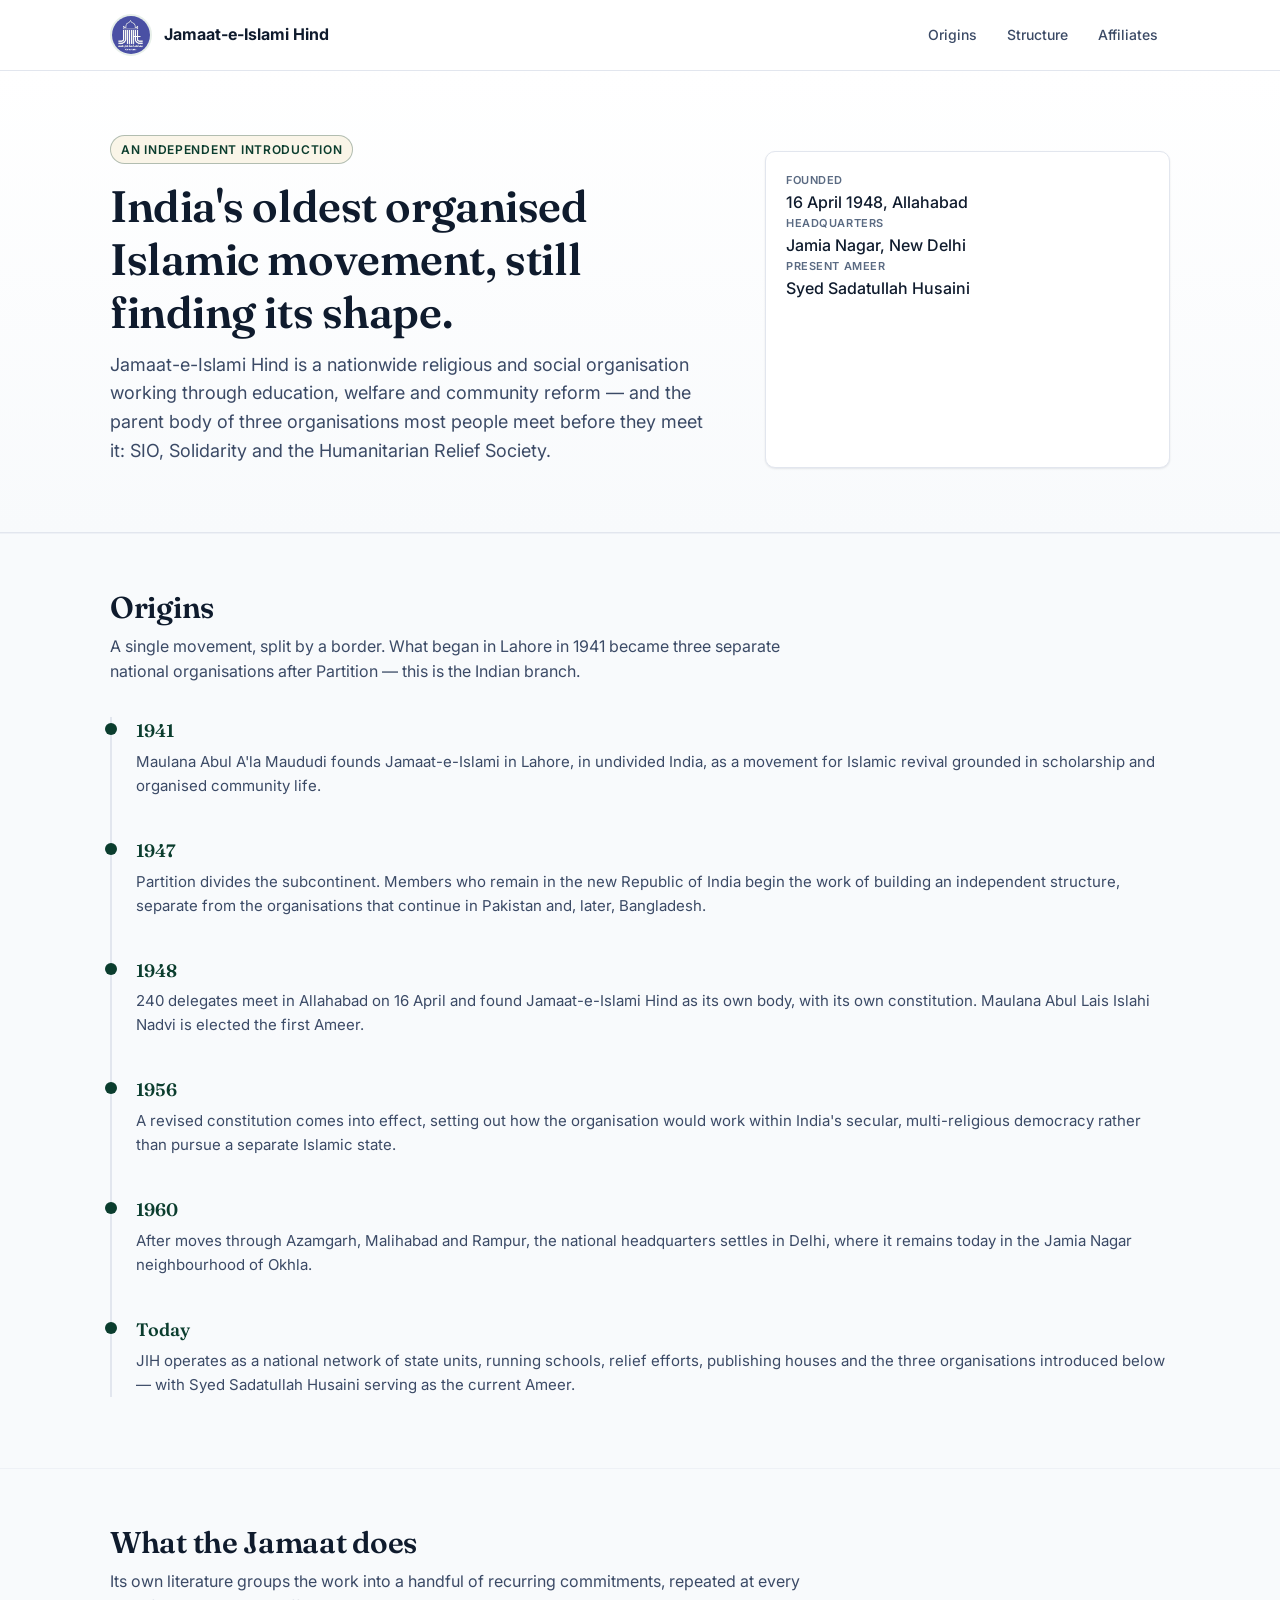
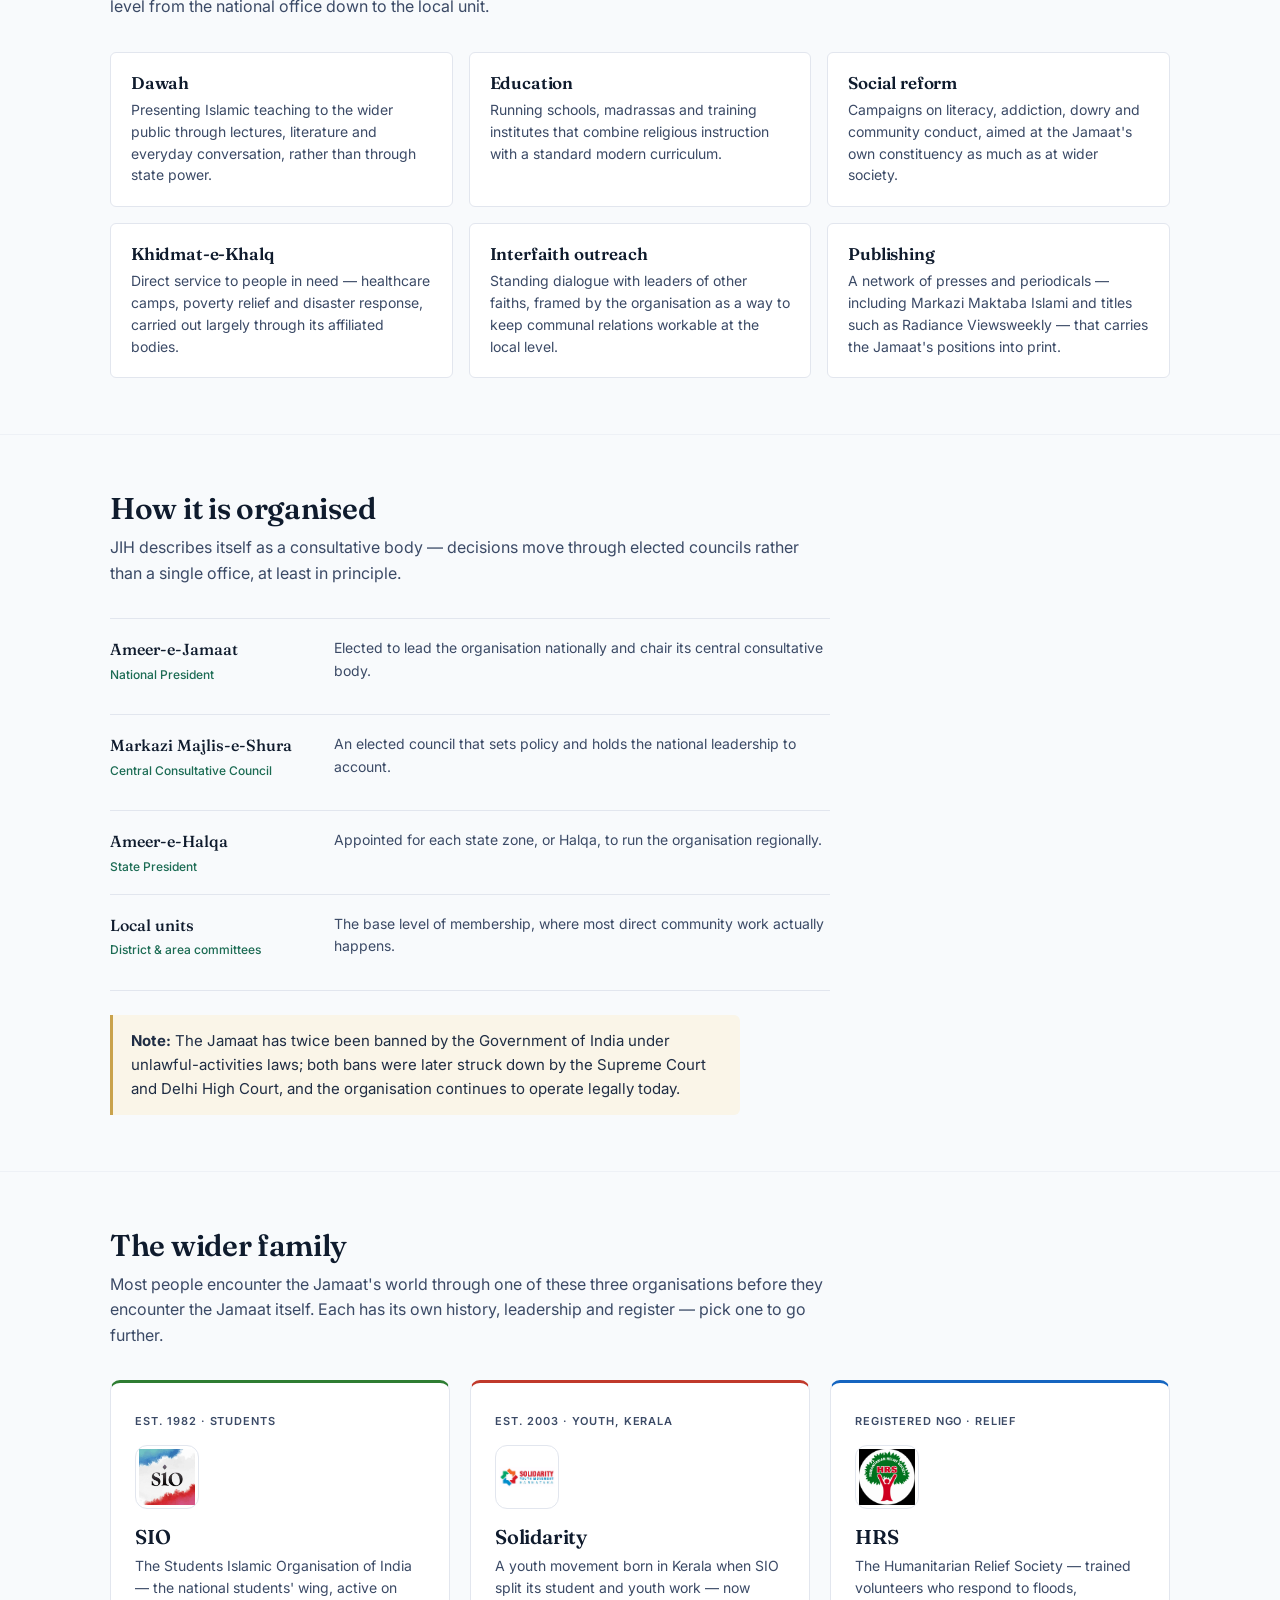
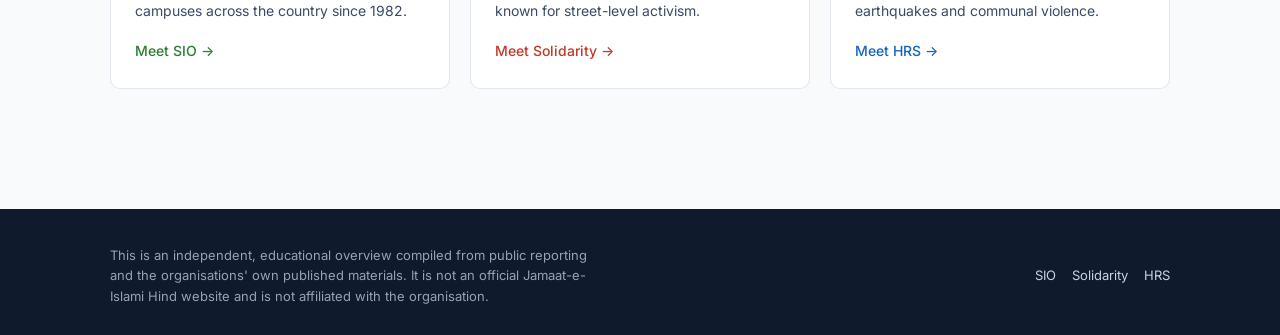
==== commit b3e347fb: "Remove 'A family of organisations' subtitle from header" ====
--- a/index.html
+++ b/index.html
@@ -18,8 +18,7 @@
       <img class="site-logo" src="assets/jih.png" alt="JIH Logo" width="42" height="42">
       <div>
         <span class="name"><strong>Jamaat-e-Islami Hind</strong></span>
-        <span class="sub">A family of organisations</span>
-      </div>
+              </div>
     </a>
     <nav class="top-nav">
       <a href="#origins">Origins</a>
